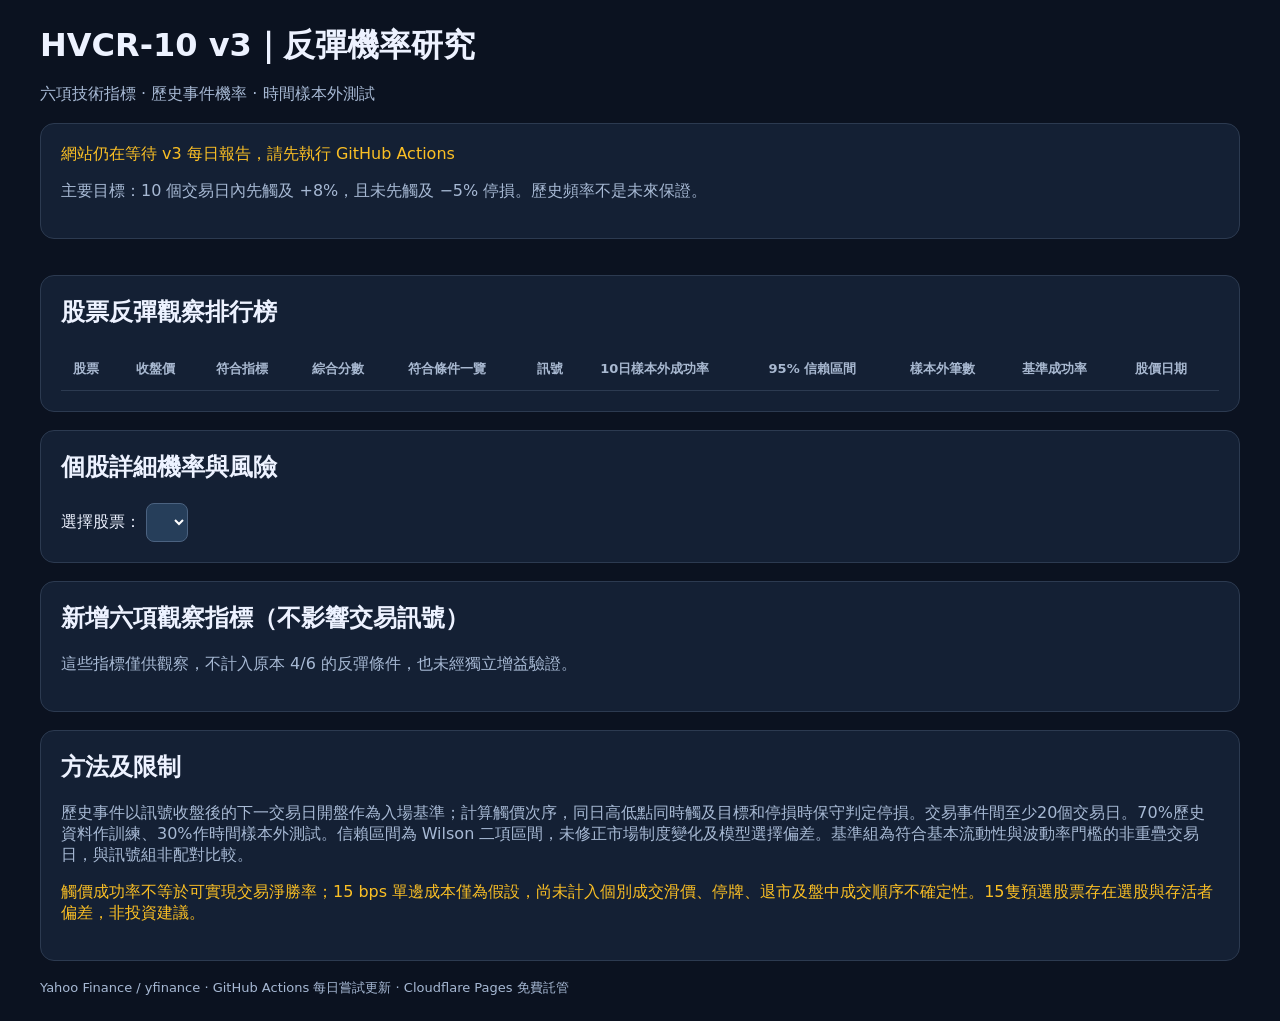
==== site/index.html @ d7a62164 "Add at-a-glance condition chips and 12-indicator score beside empirical rebound frequency" ====
<!doctype html>
<html lang="zh-Hant"><head><meta charset="utf-8"><meta name="viewport" content="width=device-width,initial-scale=1">
<title>HVCR-10 v3｜反彈機率研究</title>
<style>
body{margin:0;background:#0b1220;color:#edf2ff;font:16px system-ui,-apple-system,sans-serif}main{max-width:1200px;margin:auto;padding:24px 16px}h1{margin:0}h2{margin-top:0}.muted{color:#a7b9d4}.panel{background:#142034;border:1px solid #2c3a50;border-radius:14px;padding:20px;margin:18px 0}.metrics{display:grid;grid-template-columns:repeat(auto-fit,minmax(160px,1fr));gap:12px}.metric{background:#1d3049;padding:15px;border-radius:10px}.metric strong{display:block;font-size:24px;margin-top:6px}.scroll{overflow:auto}table{border-collapse:collapse;width:100%;min-width:760px}td,th{padding:12px;text-align:left;border-bottom:1px solid #2c3a50}th{color:#a8b8d0;font-size:13px}select,button{background:#263e5a;color:white;border:1px solid #4b6280;border-radius:8px;padding:10px}.yes{color:#6ee7b7}.warn{color:#fbbf24}.small{font-size:13px}a{color:#93c5fd}
.chips{display:flex;flex-wrap:wrap;gap:8px;margin:12px 0}.chip{display:inline-block;border-radius:20px;padding:7px 10px;font-size:13px;background:#243751;border:1px solid #3b506d}.chip.ok{border-color:#236e57;color:#8af2c3;background:#143b35}.chip.no{color:#b5c1d3}.hero{display:grid;grid-template-columns:repeat(auto-fit,minmax(190px,1fr));gap:12px;margin:14px 0}.hero>div{background:#1d3049;padding:16px;border-radius:12px}.hero strong{display:block;font-size:26px;margin-top:8px}</style></head><body><main>
<header><h1>HVCR-10 v3｜反彈機率研究</h1><p class="muted">六項技術指標 · 歷史事件機率 · 時間樣本外測試</p></header>
<section class="panel"><div id="status">正在讀取報告…</div><p class="muted">主要目標：10 個交易日內先觸及 +8%，且未先觸及 −5% 停損。歷史頻率不是未來保證。</p></section>
<section class="metrics" id="metrics"></section>
<section class="panel"><h2>股票反彈觀察排行榜</h2><div class="scroll"><table><thead><tr><th>股票</th><th>收盤價</th><th>符合指標</th><th>綜合分數</th><th>符合條件一覽</th><th>訊號</th><th>10日樣本外成功率</th><th>95% 信賴區間</th><th>樣本外筆數</th><th>基準成功率</th><th>股價日期</th></tr></thead><tbody id="rows"></tbody></table></div></section>
<section class="panel"><h2>個股詳細機率與風險</h2><label for="ticker">選擇股票：</label> <select id="ticker"></select><div id="detail"></div></section>
<section class="panel"><h2>新增六項觀察指標（不影響交易訊號）</h2><p class="muted">這些指標僅供觀察，不計入原本 4/6 的反彈條件，也未經獨立增益驗證。</p><div id="extra"></div></section><section class="panel"><h2>方法及限制</h2><p id="method"></p><p class="muted">歷史事件以訊號收盤後的下一交易日開盤作為入場基準；計算觸價次序，同日高低點同時觸及目標和停損時保守判定停損。交易事件間至少20個交易日。70%歷史資料作訓練、30%作時間樣本外測試。信賴區間為 Wilson 二項區間，未修正市場制度變化及模型選擇偏差。基準組為符合基本流動性與波動率門檻的非重疊交易日，與訊號組非配對比較。</p><p class="warn">觸價成功率不等於可實現交易淨勝率；15 bps 單邊成本僅為假設，尚未計入個別成交滑價、停牌、退市及盤中成交順序不確定性。15隻預選股票存在選股與存活者偏差，非投資建議。</p></section>
<footer class="muted small">Yahoo Finance / yfinance · GitHub Actions 每日嘗試更新 · Cloudflare Pages 免費託管</footer>
</main><script>
const esc=x=>String(x??'—').replace(/[&<>"']/g,c=>({'&':'&amp;','<':'&lt;','>':'&gt;','"':'&quot;',"'":'&#39;'}[c]));
const pct=x=>x==null?'樣本不足':esc(x)+'%';
const ci=x=>x&&x[0]!=null?esc(x[0])+'%–'+esc(x[1])+'%':'—';
fetch('./data/report.json',{cache:'no-store'}).then(r=>{if(!r.ok)throw Error('報告尚未產生');return r.json()}).then(d=>{
if(d.model_version!=='HVCR-10 rebound v3')throw Error('網站仍在等待 v3 每日報告，請先執行 GitHub Actions');
const rows=d.rows||[],active=rows.filter(r=>r.signal==='反彈觀察');
document.getElementById('status').textContent='模型：'+d.model_version+'｜更新 UTC：'+d.updated_utc+'｜成功分析：'+rows.length+' 隻';
document.getElementById('metrics').innerHTML=[['觀察股票',rows.length],['反彈觀察',active.length],['主目標','10日 +8%'],['資料失敗',Object.keys(d.errors||{}).length]].map(x=>'<div class="metric"><span class="muted">'+esc(x[0])+'</span><strong>'+esc(x[1])+'</strong></div>').join('');
const get=(r,k)=>r.backtest?.horizons?.[String(k)]||{};
document.getElementById('rows').innerHTML=rows.map(r=>{let t=get(r,10),s=t.test||{},b=t.baseline_test||{};return '<tr><td><b>'+esc(r.ticker)+'</b></td><td>'+esc(r.close)+'</td><td>'+esc(r.matched)+'/6</td><td>'+esc(r.composite_score_12==null?'資料不足':r.composite_score_12+'/100')+'</td><td>'+Object.entries({...r.conditions,...Object.fromEntries(Object.entries(r.extra_indicators||{}).map(([k,v])=>[k,v.observed]))}).filter(([k,v])=>v).map(([k])=>'<span class="chip ok">✓ '+esc(k)+'</span>').join('')+'</td><td class="'+(r.signal==='反彈觀察'?'yes':'')+'">'+esc(r.signal)+'</td><td>'+pct(r.probability)+'</td><td>'+ci(s.ci95_pct)+'</td><td>'+esc(s.n)+'</td><td>'+pct(b.prob_pct)+'</td><td>'+esc(r.last_price_date)+'</td></tr>'}).join('');
const sel=document.getElementById('ticker');sel.innerHTML=rows.map(r=>'<option value="'+esc(r.ticker)+'">'+esc(r.ticker)+'</option>').join('');
function show(){const r=rows.find(x=>x.ticker===sel.value);if(!r)return;const bt=r.backtest||{},conds=r.conditions||{};let html='<p>資料：'+esc(r.data_start_date)+' 至 '+esc(r.last_price_date)+'｜訓練結束：'+esc(bt.train_end)+'｜測試開始：'+esc(bt.test_start)+'</p><p>符合指標：<strong>'+esc(r.matched)+'/6</strong>｜基本條件：'+(r.eligible?'通過':'未通過')+'｜'+esc(r.probability_note)+'</p><p>'+Object.entries(conds).map(([k,v])=>'<span class="'+(v?'yes':'muted')+'">'+(v?'✓ ':'✕ ')+esc(k)+'</span>').join('　')+'</p>';
html+='<div class="scroll"><table><thead><tr><th>期限</th><th>訓練成功率 (n)</th><th>樣本外成功率 (n)</th><th>樣本外 95% CI</th><th>基準成功率 (n)</th><th>先停損比例</th></tr></thead><tbody>';
for(const days of [5,10,20]){const x=get(r,days),tr=x.train||{},te=x.test||{},ba=x.baseline_test||{};html+='<tr><td>'+days+'日</td><td>'+pct(tr.prob_pct)+' ('+esc(tr.n)+')</td><td>'+pct(te.prob_pct)+' ('+esc(te.n)+')</td><td>'+ci(te.ci95_pct)+'</td><td>'+pct(ba.prob_pct)+' ('+esc(ba.n)+')</td><td>'+pct(te.stop_first_pct)+'</td></tr>'}html+='</tbody></table></div>';
html+='<p class="muted small">事件總數：'+esc(bt.signal_events)+'｜基準事件：'+esc(bt.baseline_events)+'。下表按 4/6、5/6、6/6 分組，樣本稀少時不可視為可靠預測。</p><div class="scroll"><table><thead><tr><th>10日指標組合</th><th>樣本外成功率</th><th>事件數</th><th>95% CI</th></tr></thead><tbody>';
for(const k of [4,5,6]){const x=get(r,10).test_by_score?.[String(k)]||{};html+='<tr><td>'+k+'/6</td><td>'+pct(x.n>=30?x.prob_pct:null)+'</td><td>'+esc(x.n)+'</td><td>'+ci(x.ci95_pct)+'</td></tr>'}html+='</tbody></table></div><p class="muted small">'+esc(bt.method_note)+'</p>';
const extra=r.extra_indicators||{};const flags=[...Object.entries(conds),...Object.entries(extra).map(([k,v])=>[k,v.observed])];const chips=arr=>arr.map(([k])=>'<span class="chip '+(Object.prototype.hasOwnProperty.call(conds,k)?'':'')+'">'+esc(k)+'</span>').join('');const yes=flags.filter(x=>x[1]);const no=flags.filter(x=>!x[1]);const p=r.probability;const ten=get(r,10).test||{};const base=get(r,10).baseline_test||{};const hero='<div class="hero"><div>綜合觀察分數<strong>'+esc(r.composite_score_12==null?'資料不足':r.composite_score_12+'/100')+'</strong></div><div>10日歷史反彈頻率<strong>'+pct(p)+'</strong></div><div>樣本外事件數<strong>'+esc(ten.n)+'</strong></div><div>基準反彈頻率<strong>'+pct(base.prob_pct)+'</strong></div></div><p class="muted small">綜合分數為12項等權描述，不等於反彈機率；歷史頻率僅來自原有6項條件事件，並非依12項分數校準。</p><h3>✓ 符合條件（'+yes.length+'/12）</h3><div class="chips">'+(yes.length?yes.map(([k])=>'<span class="chip ok">✓ '+esc(k)+'</span>').join(''):'沒有')+'</div><h3>✕ 未符合條件</h3><div class="chips">'+(no.length?no.map(([k])=>'<span class="chip no">✕ '+esc(k)+'</span>').join(''):'全部符合')+'</div>';document.getElementById('detail').innerHTML=hero+html;document.getElementById('extra').innerHTML='<div class="scroll"><table><thead><tr><th>指標</th><th>最新數值</th><th>觀察狀態</th><th>說明</th></tr></thead><tbody>'+Object.entries(extra).map(([k,x])=>'<tr><td>'+esc(k)+'</td><td>'+esc(x.value)+'</td><td class="'+(x.observed?'yes':'muted')+'">'+(x.value==null?'資料不足':x.observed?'符合觀察':'未符合')+'</td><td>'+esc(x.unit)+'</td></tr>').join('')+'</tbody></table></div>'}
sel.onchange=show;if(rows.length)show();
document.getElementById('method').textContent=d.method||'';
}).catch(e=>document.getElementById('status').innerHTML='<span class="warn">'+esc(e.message)+'</span>');
</script></body></html>
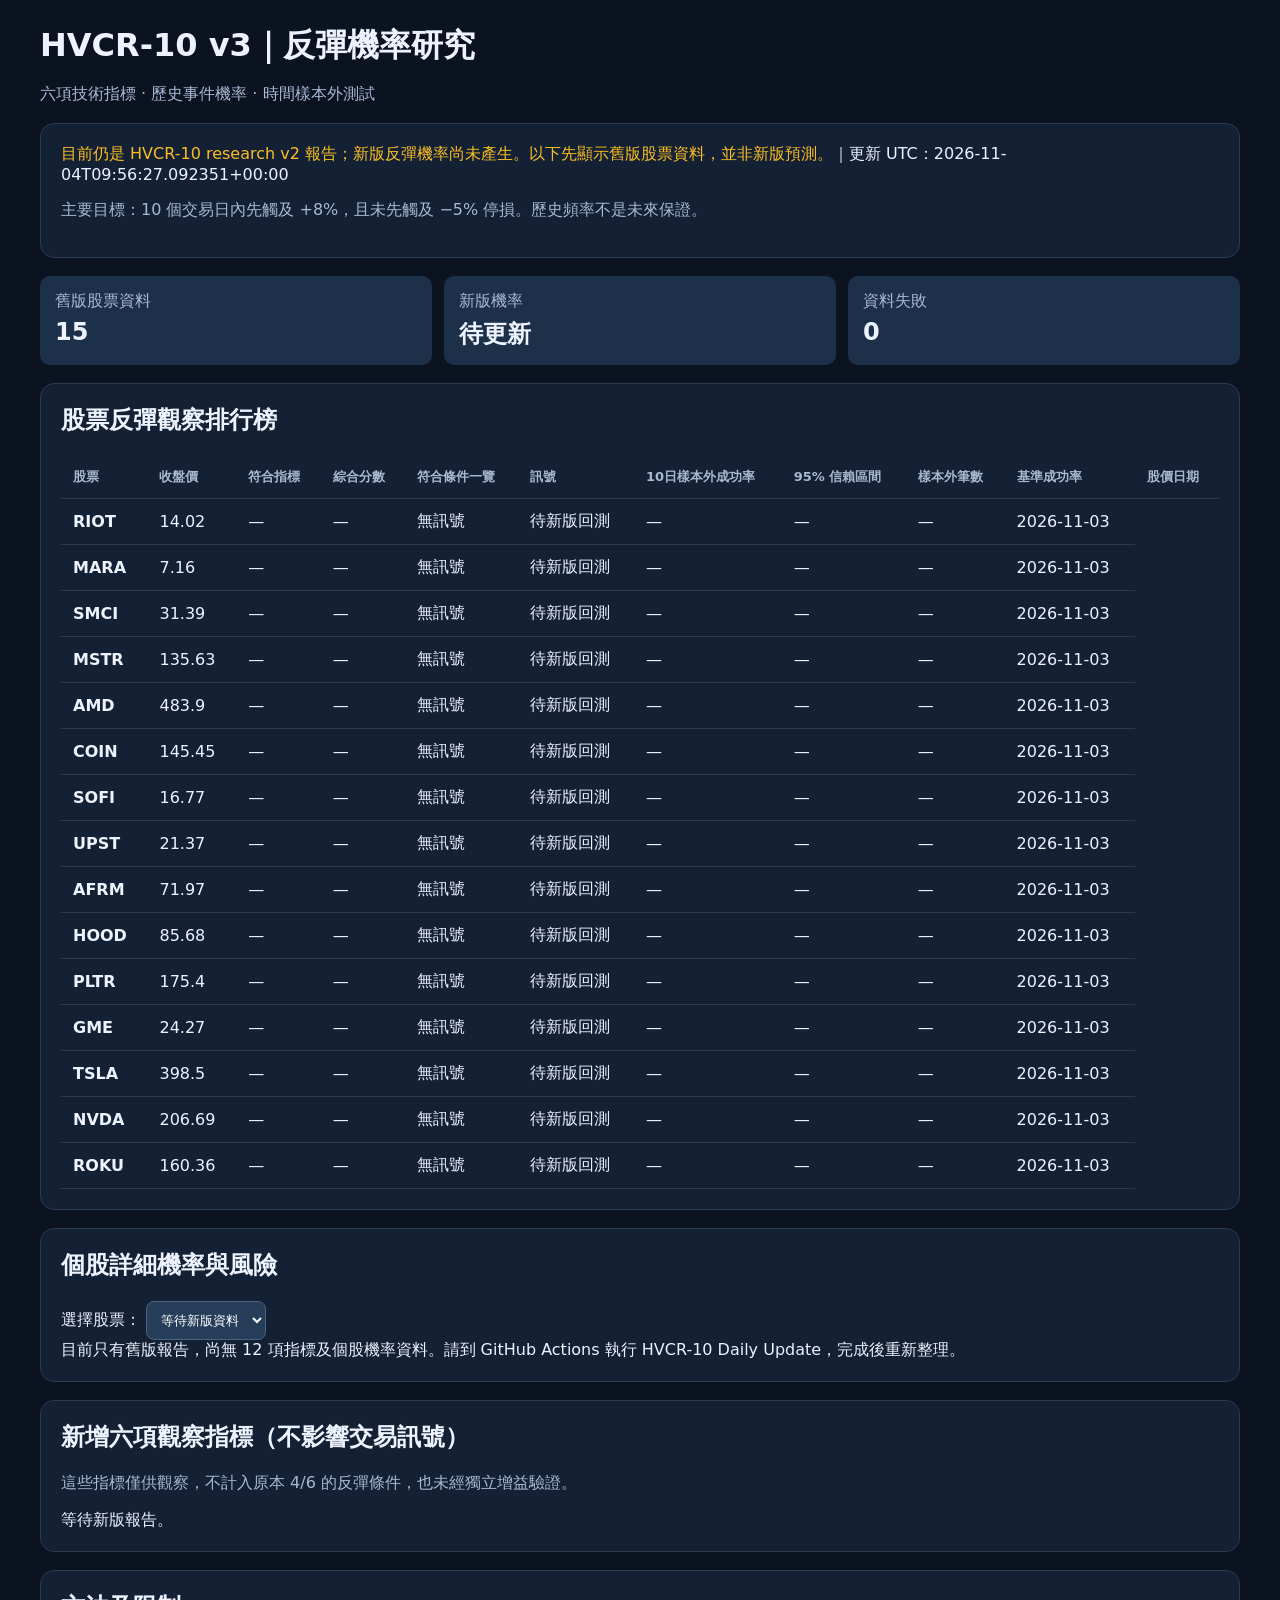
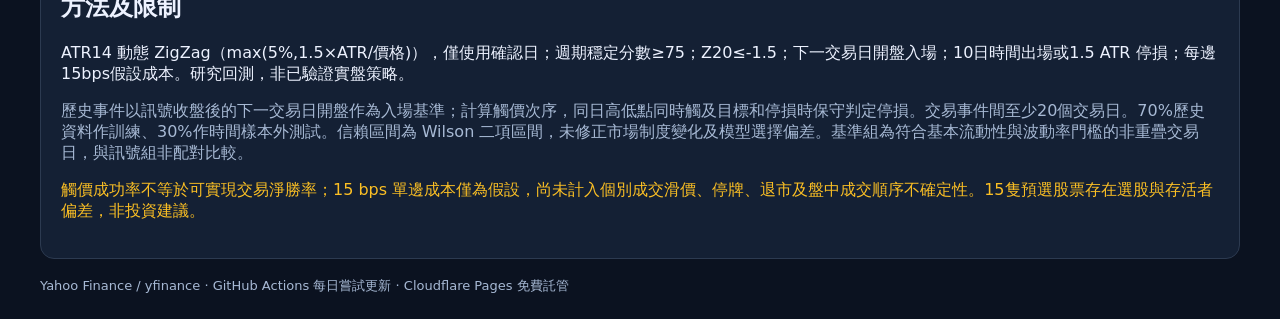
==== commit 4f26cb2a: "Show legacy report stocks instead of empty dashboard while awaiting v3 report" ====
--- a/site/index.html
+++ b/site/index.html
@@ -16,9 +16,19 @@
 const pct=x=>x==null?'樣本不足':esc(x)+'%';
 const ci=x=>x&&x[0]!=null?esc(x[0])+'%–'+esc(x[1])+'%':'—';
 fetch('./data/report.json',{cache:'no-store'}).then(r=>{if(!r.ok)throw Error('報告尚未產生');return r.json()}).then(d=>{
-if(d.model_version!=='HVCR-10 rebound v3')throw Error('網站仍在等待 v3 每日報告，請先執行 GitHub Actions');
-const rows=d.rows||[],active=rows.filter(r=>r.signal==='反彈觀察');
-document.getElementById('status').textContent='模型：'+d.model_version+'｜更新 UTC：'+d.updated_utc+'｜成功分析：'+rows.length+' 隻';
+if(d.model_version!=='HVCR-10 rebound v3'){
+ const oldRows=d.rows||[];
+ document.getElementById('status').innerHTML='<span class="warn">目前仍是 '+esc(d.model_version||'未知版本')+' 報告；新版反彈機率尚未產生。以下先顯示舊版股票資料，並非新版預測。</span>｜更新 UTC：'+esc(d.updated_utc);
+ document.getElementById('metrics').innerHTML=[['舊版股票資料',oldRows.length],['新版機率','待更新'],['資料失敗',Object.keys(d.errors||{}).length]].map(x=>'<div class="metric"><span class="muted">'+esc(x[0])+'</span><strong>'+esc(x[1])+'</strong></div>').join('');
+ document.getElementById('rows').innerHTML=oldRows.map(r=>'<tr><td><b>'+esc(r.ticker)+'</b></td><td>'+esc(r.close)+'</td><td>—</td><td>—</td><td>'+esc(r.signal||'舊版')+'</td><td>待新版回測</td><td>—</td><td>—</td><td>—</td><td>'+esc(r.last_price_date)+'</td></tr>').join('');
+ document.getElementById('ticker').innerHTML='<option>等待新版資料</option>';
+ document.getElementById('detail').textContent='目前只有舊版報告，尚無 12 項指標及個股機率資料。請到 GitHub Actions 執行 HVCR-10 Daily Update，完成後重新整理。';
+ document.getElementById('extra').textContent='等待新版報告。';
+ document.getElementById('method').textContent=d.method||'';
+ return;
+}
+const rows=d.rows||[],active=rows.filter(r=>r.signal==='反彈觀察');const dates=rows.map(r=>r.last_price_date).filter(Boolean).sort();const latest=dates.at(-1);const daysOld=latest?Math.floor((Date.now()-new Date(latest+'T23:59:59Z').getTime())/86400000):null;
+document.getElementById('status').textContent='模型：'+d.model_version+' ('+(d.model_revision||'')+')｜更新 UTC：'+d.updated_utc+'｜最新股價：'+(latest||'未知')+'｜成功分析：'+rows.length+' 隻'+(daysOld!=null&&daysOld>3?'｜⚠ 股價可能過期，請檢查 GitHub Actions':'');
 document.getElementById('metrics').innerHTML=[['觀察股票',rows.length],['反彈觀察',active.length],['主目標','10日 +8%'],['資料失敗',Object.keys(d.errors||{}).length]].map(x=>'<div class="metric"><span class="muted">'+esc(x[0])+'</span><strong>'+esc(x[1])+'</strong></div>').join('');
 const get=(r,k)=>r.backtest?.horizons?.[String(k)]||{};
 document.getElementById('rows').innerHTML=rows.map(r=>{let t=get(r,10),s=t.test||{},b=t.baseline_test||{};return '<tr><td><b>'+esc(r.ticker)+'</b></td><td>'+esc(r.close)+'</td><td>'+esc(r.matched)+'/6</td><td>'+esc(r.composite_score_12==null?'資料不足':r.composite_score_12+'/100')+'</td><td>'+Object.entries({...r.conditions,...Object.fromEntries(Object.entries(r.extra_indicators||{}).map(([k,v])=>[k,v.observed]))}).filter(([k,v])=>v).map(([k])=>'<span class="chip ok">✓ '+esc(k)+'</span>').join('')+'</td><td class="'+(r.signal==='反彈觀察'?'yes':'')+'">'+esc(r.signal)+'</td><td>'+pct(r.probability)+'</td><td>'+ci(s.ci95_pct)+'</td><td>'+esc(s.n)+'</td><td>'+pct(b.prob_pct)+'</td><td>'+esc(r.last_price_date)+'</td></tr>'}).join('');
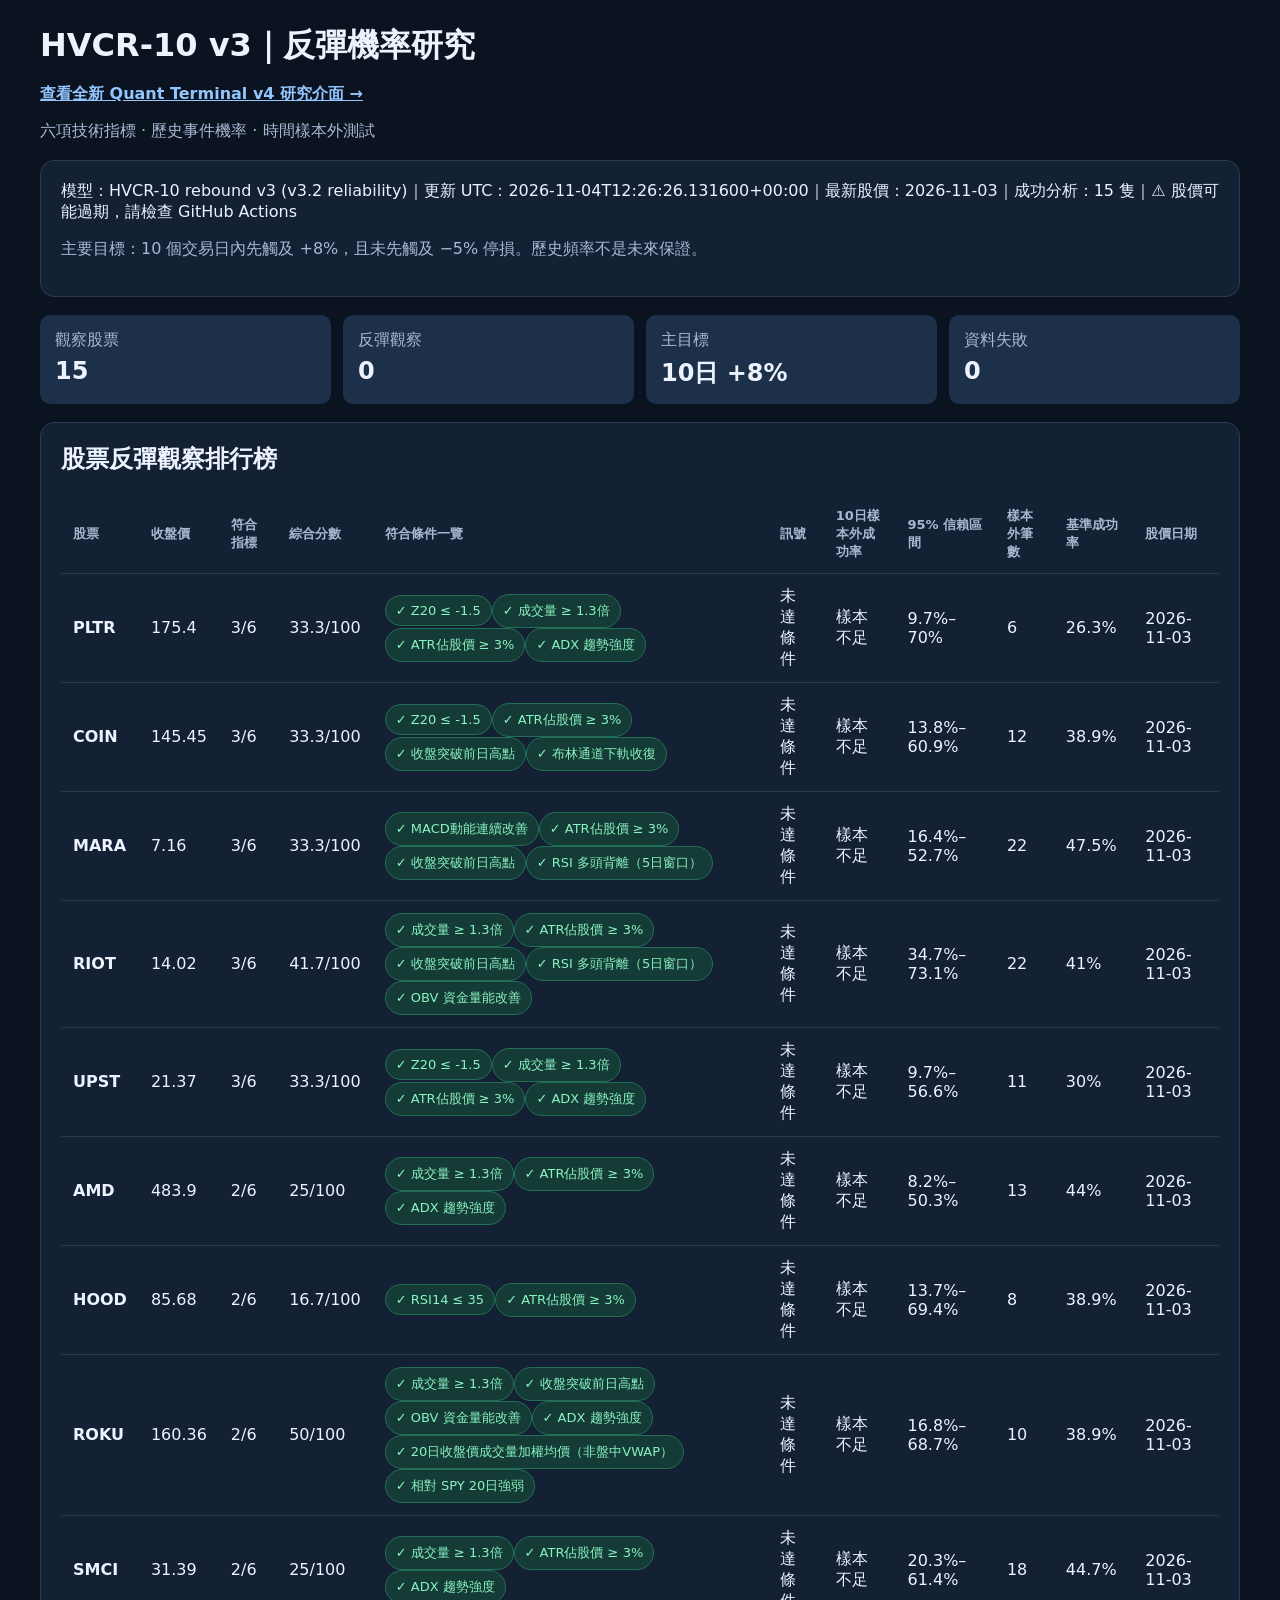
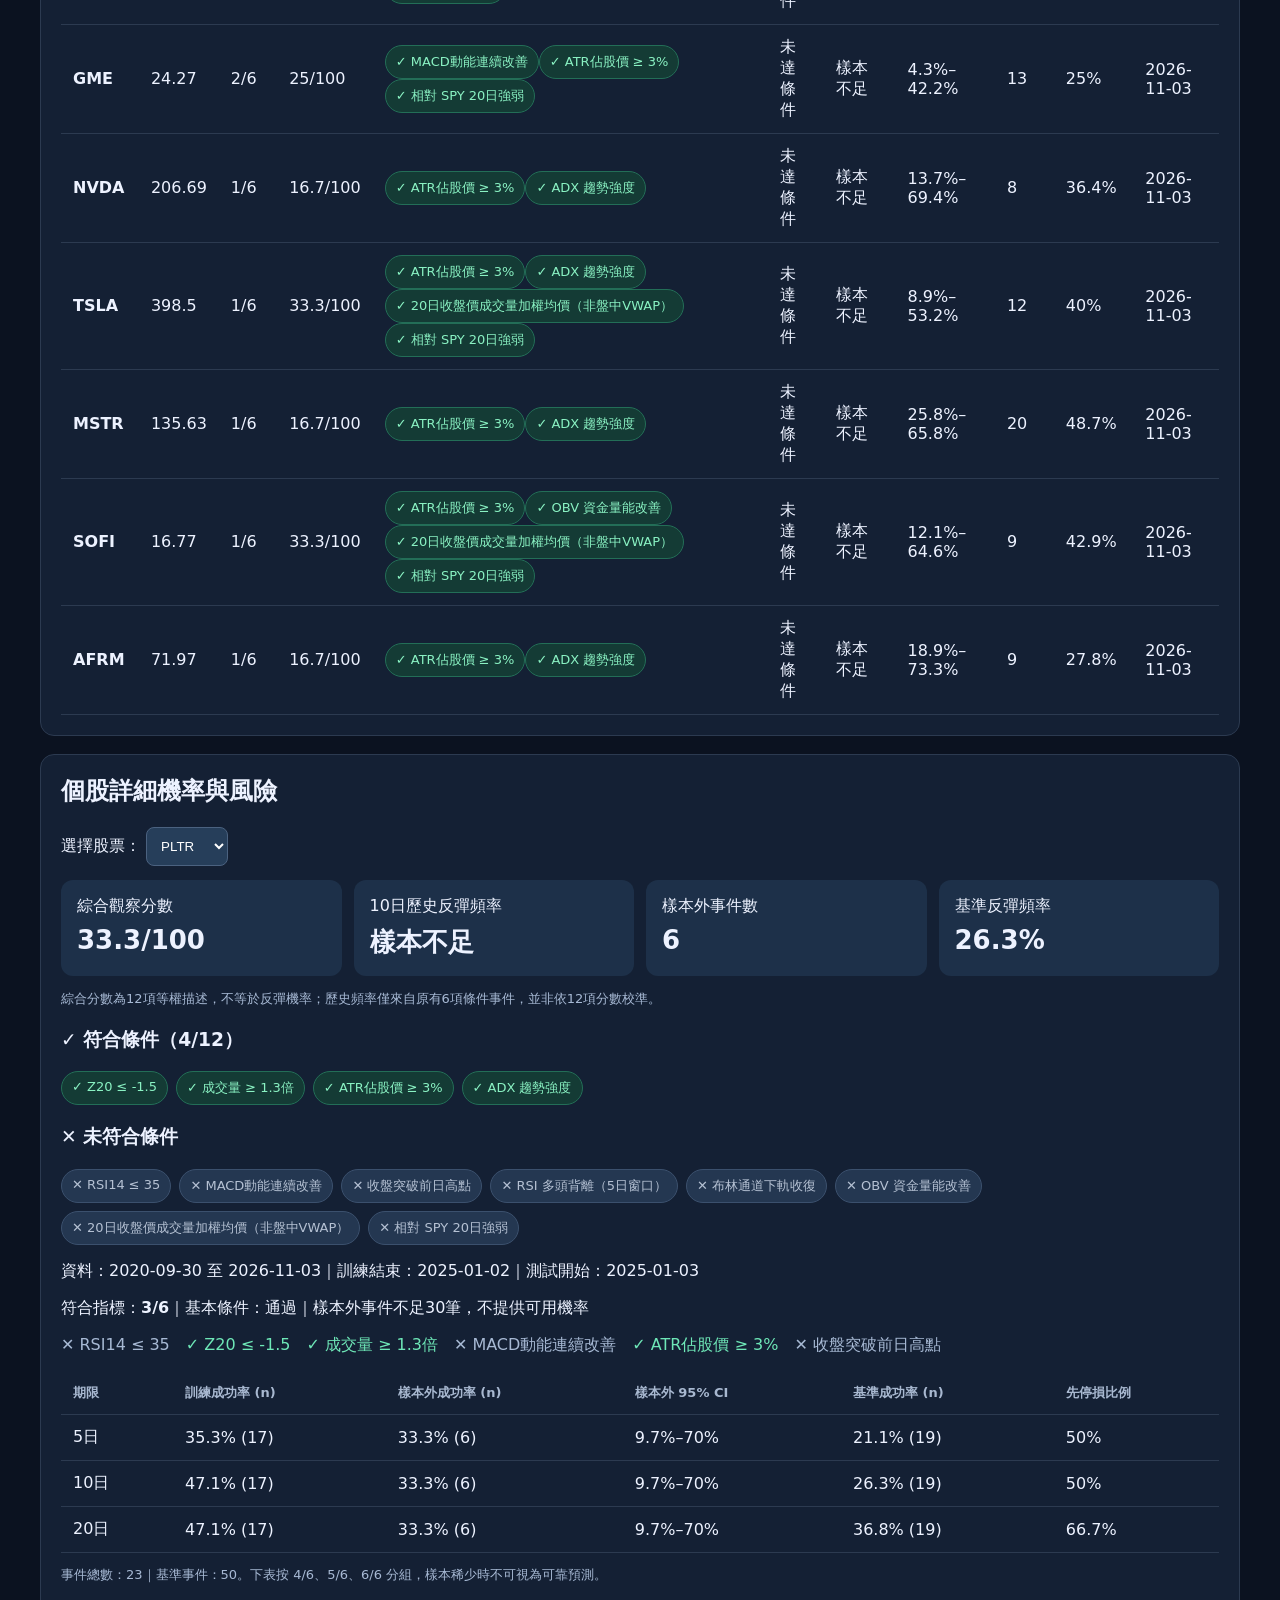
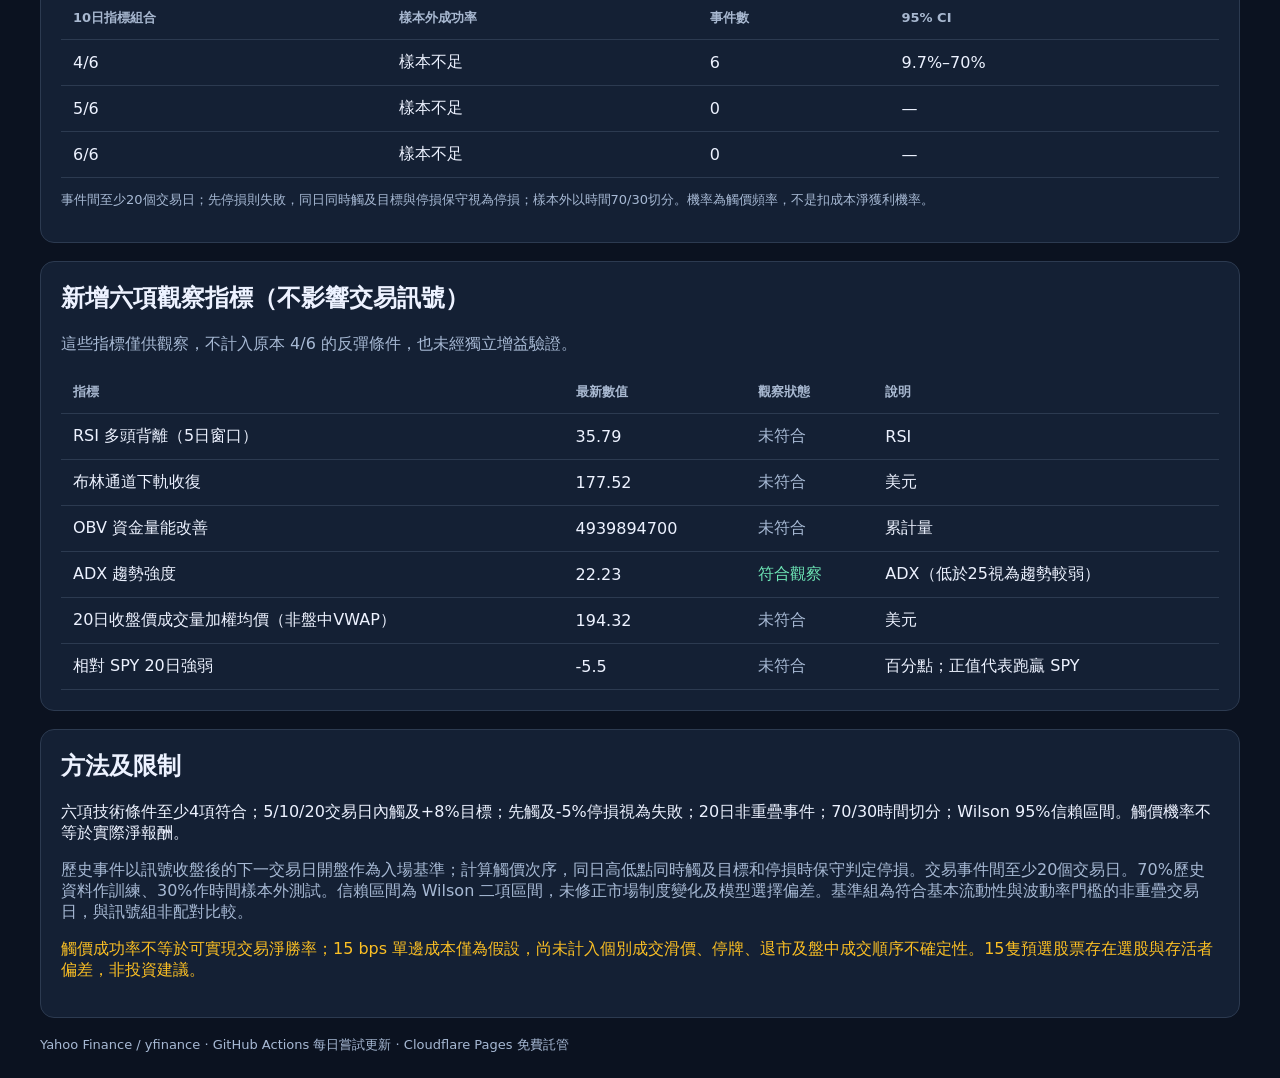
==== commit cd3de03d: "Link v4 preview from current production dashboard" ====
--- a/site/index.html
+++ b/site/index.html
@@ -4,7 +4,7 @@
 <style>
 body{margin:0;background:#0b1220;color:#edf2ff;font:16px system-ui,-apple-system,sans-serif}main{max-width:1200px;margin:auto;padding:24px 16px}h1{margin:0}h2{margin-top:0}.muted{color:#a7b9d4}.panel{background:#142034;border:1px solid #2c3a50;border-radius:14px;padding:20px;margin:18px 0}.metrics{display:grid;grid-template-columns:repeat(auto-fit,minmax(160px,1fr));gap:12px}.metric{background:#1d3049;padding:15px;border-radius:10px}.metric strong{display:block;font-size:24px;margin-top:6px}.scroll{overflow:auto}table{border-collapse:collapse;width:100%;min-width:760px}td,th{padding:12px;text-align:left;border-bottom:1px solid #2c3a50}th{color:#a8b8d0;font-size:13px}select,button{background:#263e5a;color:white;border:1px solid #4b6280;border-radius:8px;padding:10px}.yes{color:#6ee7b7}.warn{color:#fbbf24}.small{font-size:13px}a{color:#93c5fd}
 .chips{display:flex;flex-wrap:wrap;gap:8px;margin:12px 0}.chip{display:inline-block;border-radius:20px;padding:7px 10px;font-size:13px;background:#243751;border:1px solid #3b506d}.chip.ok{border-color:#236e57;color:#8af2c3;background:#143b35}.chip.no{color:#b5c1d3}.hero{display:grid;grid-template-columns:repeat(auto-fit,minmax(190px,1fr));gap:12px;margin:14px 0}.hero>div{background:#1d3049;padding:16px;border-radius:12px}.hero strong{display:block;font-size:26px;margin-top:8px}</style></head><body><main>
-<header><h1>HVCR-10 v3｜反彈機率研究</h1><p class="muted">六項技術指標 · 歷史事件機率 · 時間樣本外測試</p></header>
+<header><h1>HVCR-10 v3｜反彈機率研究</h1><p><a href="./v4.html" style="font-weight:bold">查看全新 Quant Terminal v4 研究介面 →</a></p><p class="muted">六項技術指標 · 歷史事件機率 · 時間樣本外測試</p></header>
 <section class="panel"><div id="status">正在讀取報告…</div><p class="muted">主要目標：10 個交易日內先觸及 +8%，且未先觸及 −5% 停損。歷史頻率不是未來保證。</p></section>
 <section class="metrics" id="metrics"></section>
 <section class="panel"><h2>股票反彈觀察排行榜</h2><div class="scroll"><table><thead><tr><th>股票</th><th>收盤價</th><th>符合指標</th><th>綜合分數</th><th>符合條件一覽</th><th>訊號</th><th>10日樣本外成功率</th><th>95% 信賴區間</th><th>樣本外筆數</th><th>基準成功率</th><th>股價日期</th></tr></thead><tbody id="rows"></tbody></table></div></section>
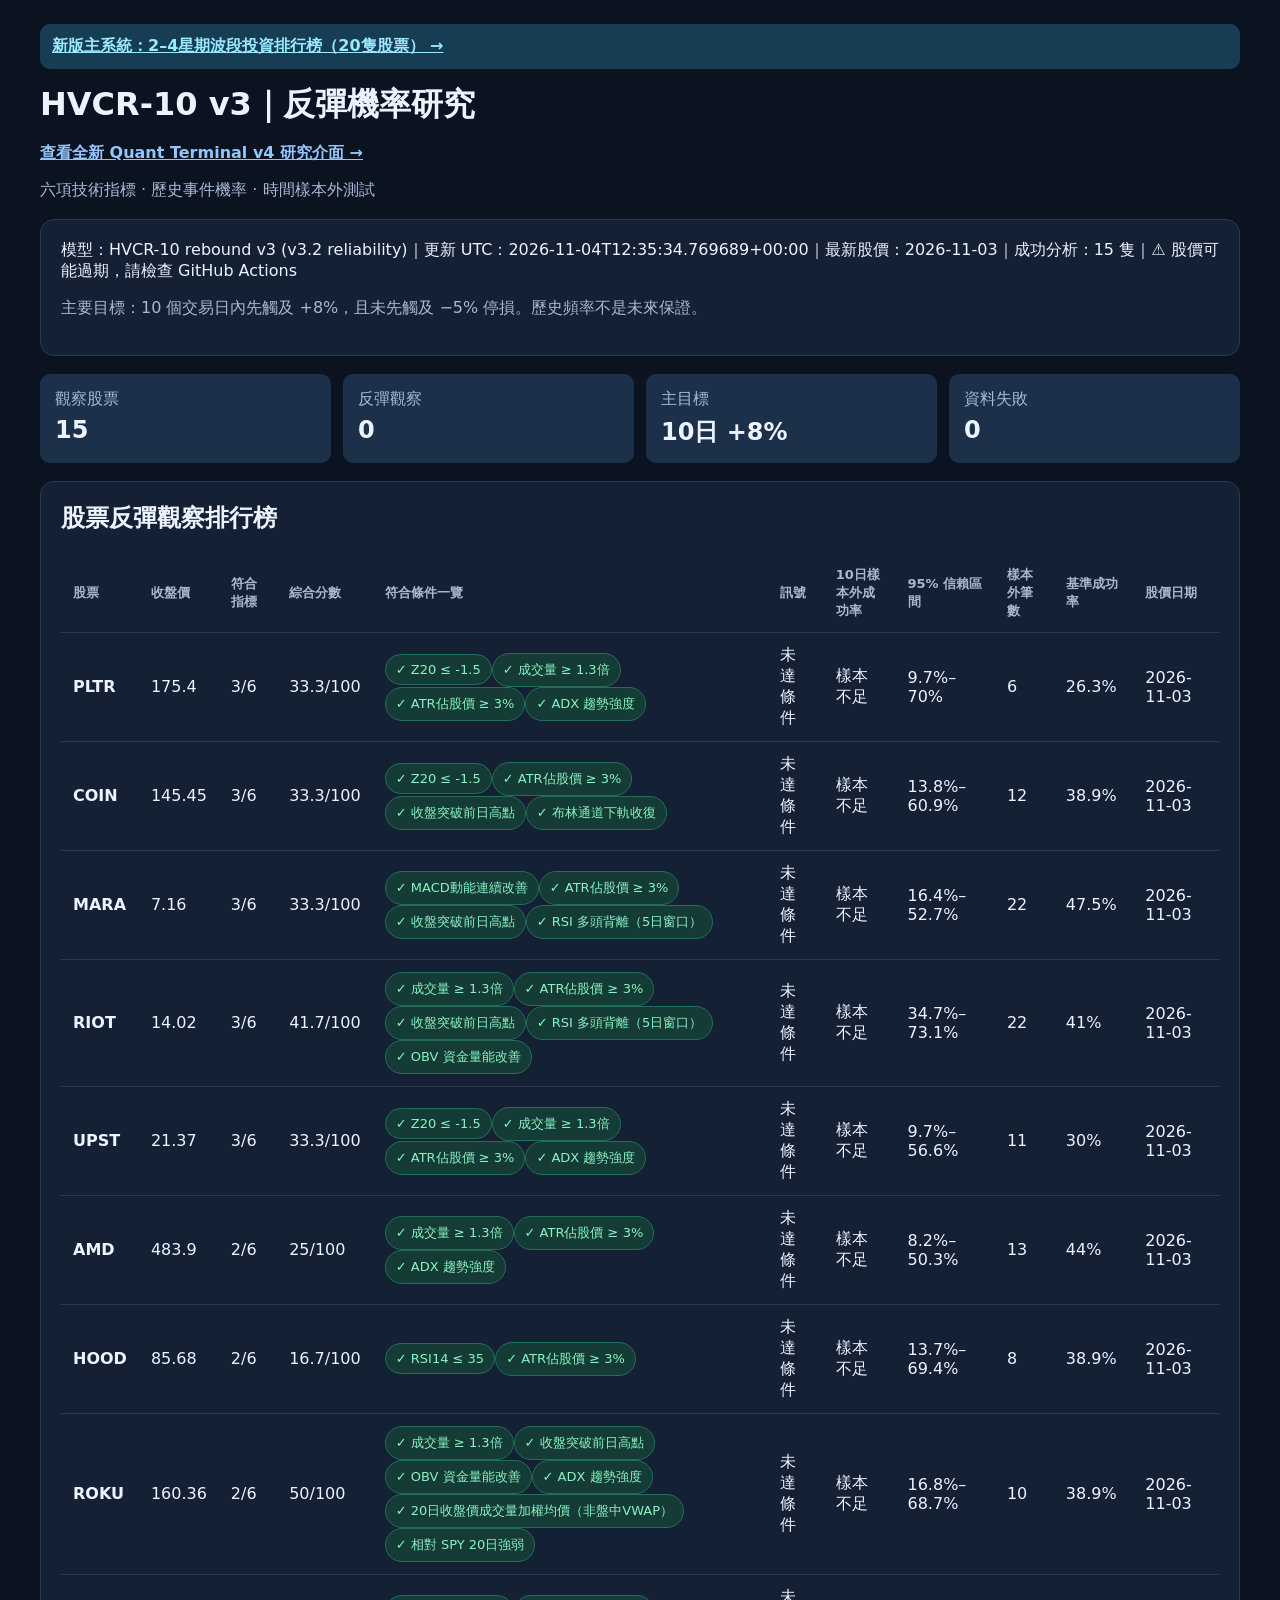
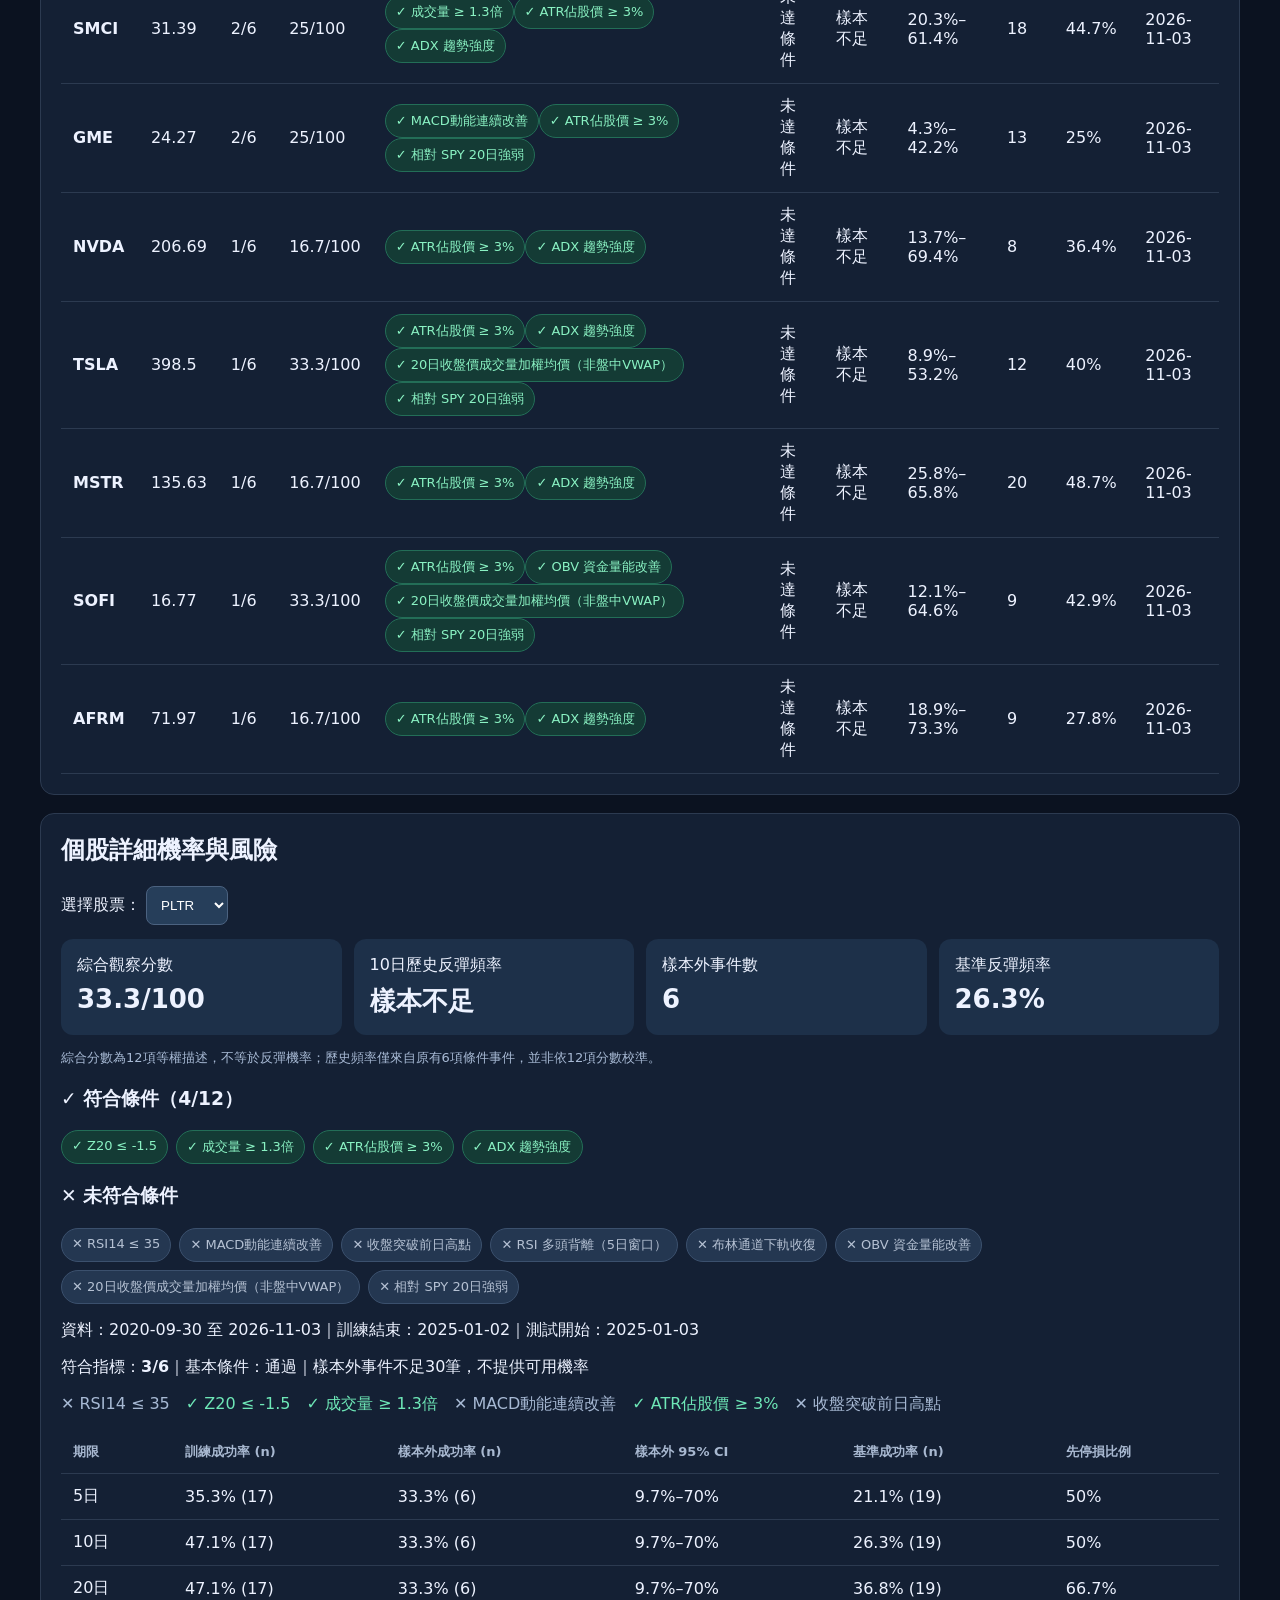
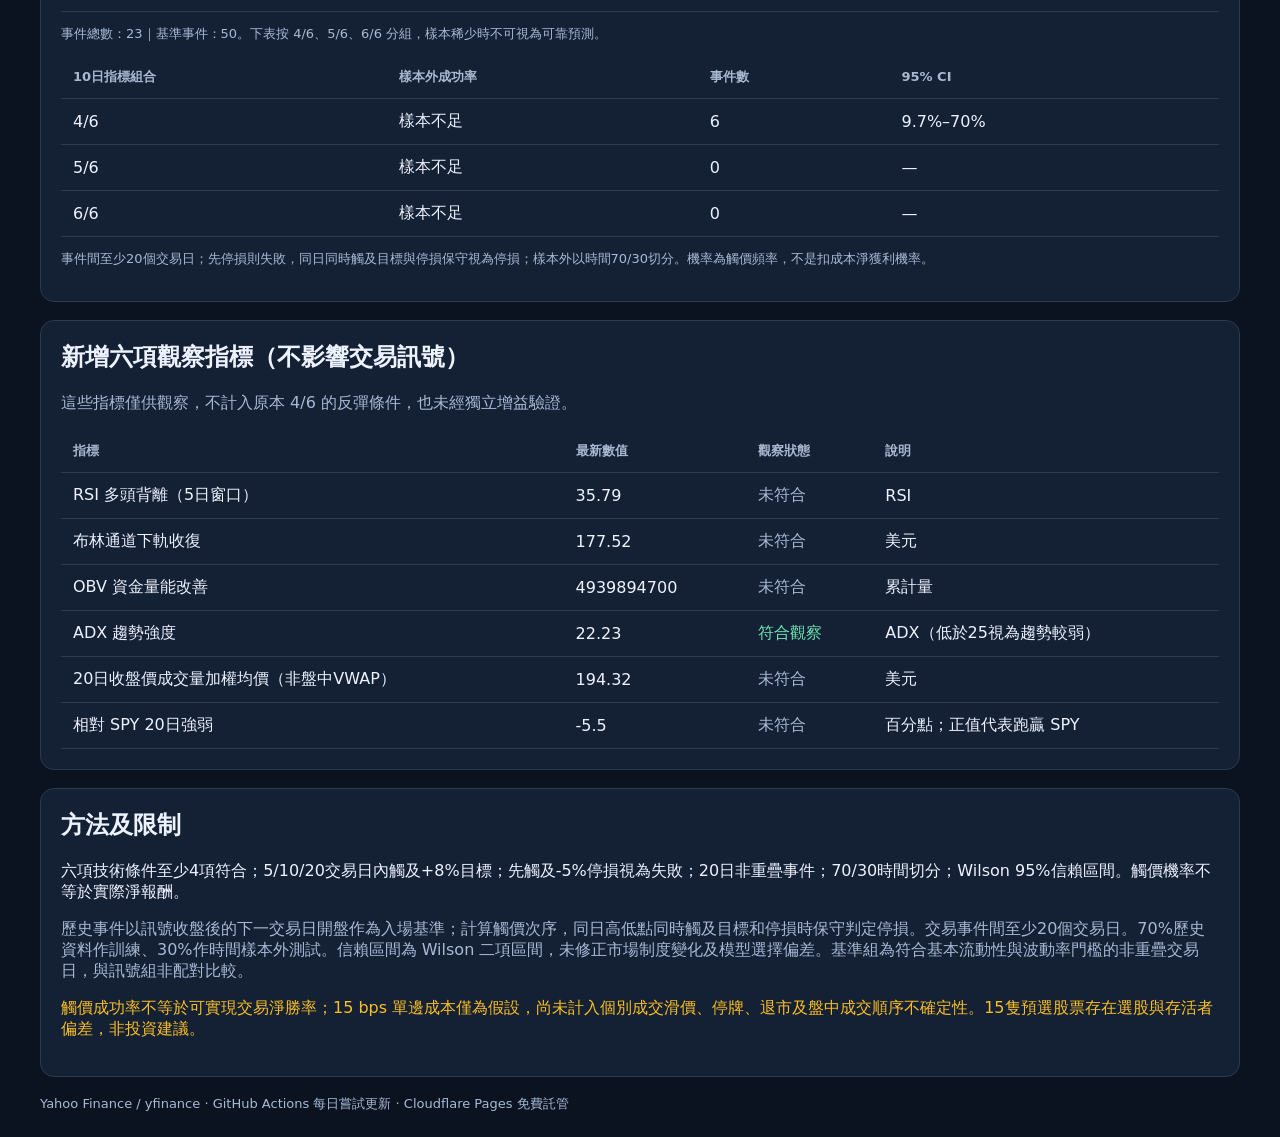
==== commit c5f1cee8: "Promote new 2–4 week swing investment dashboard as primary entry" ====
--- a/site/index.html
+++ b/site/index.html
@@ -3,7 +3,7 @@
 <title>HVCR-10 v3｜反彈機率研究</title>
 <style>
 body{margin:0;background:#0b1220;color:#edf2ff;font:16px system-ui,-apple-system,sans-serif}main{max-width:1200px;margin:auto;padding:24px 16px}h1{margin:0}h2{margin-top:0}.muted{color:#a7b9d4}.panel{background:#142034;border:1px solid #2c3a50;border-radius:14px;padding:20px;margin:18px 0}.metrics{display:grid;grid-template-columns:repeat(auto-fit,minmax(160px,1fr));gap:12px}.metric{background:#1d3049;padding:15px;border-radius:10px}.metric strong{display:block;font-size:24px;margin-top:6px}.scroll{overflow:auto}table{border-collapse:collapse;width:100%;min-width:760px}td,th{padding:12px;text-align:left;border-bottom:1px solid #2c3a50}th{color:#a8b8d0;font-size:13px}select,button{background:#263e5a;color:white;border:1px solid #4b6280;border-radius:8px;padding:10px}.yes{color:#6ee7b7}.warn{color:#fbbf24}.small{font-size:13px}a{color:#93c5fd}
-.chips{display:flex;flex-wrap:wrap;gap:8px;margin:12px 0}.chip{display:inline-block;border-radius:20px;padding:7px 10px;font-size:13px;background:#243751;border:1px solid #3b506d}.chip.ok{border-color:#236e57;color:#8af2c3;background:#143b35}.chip.no{color:#b5c1d3}.hero{display:grid;grid-template-columns:repeat(auto-fit,minmax(190px,1fr));gap:12px;margin:14px 0}.hero>div{background:#1d3049;padding:16px;border-radius:12px}.hero strong{display:block;font-size:26px;margin-top:8px}</style></head><body><main>
+.chips{display:flex;flex-wrap:wrap;gap:8px;margin:12px 0}.chip{display:inline-block;border-radius:20px;padding:7px 10px;font-size:13px;background:#243751;border:1px solid #3b506d}.chip.ok{border-color:#236e57;color:#8af2c3;background:#143b35}.chip.no{color:#b5c1d3}.hero{display:grid;grid-template-columns:repeat(auto-fit,minmax(190px,1fr));gap:12px;margin:14px 0}.hero>div{background:#1d3049;padding:16px;border-radius:12px}.hero strong{display:block;font-size:26px;margin-top:8px}</style></head><body><main><div style='background:#173d55;padding:12px;border-radius:10px;margin-bottom:14px'><a href='./swing.html' style='color:#9ce8ff;font-weight:700'>新版主系統：2–4星期波段投資排行榜（20隻股票） →</a></div>
 <header><h1>HVCR-10 v3｜反彈機率研究</h1><p><a href="./v4.html" style="font-weight:bold">查看全新 Quant Terminal v4 研究介面 →</a></p><p class="muted">六項技術指標 · 歷史事件機率 · 時間樣本外測試</p></header>
 <section class="panel"><div id="status">正在讀取報告…</div><p class="muted">主要目標：10 個交易日內先觸及 +8%，且未先觸及 −5% 停損。歷史頻率不是未來保證。</p></section>
 <section class="metrics" id="metrics"></section>
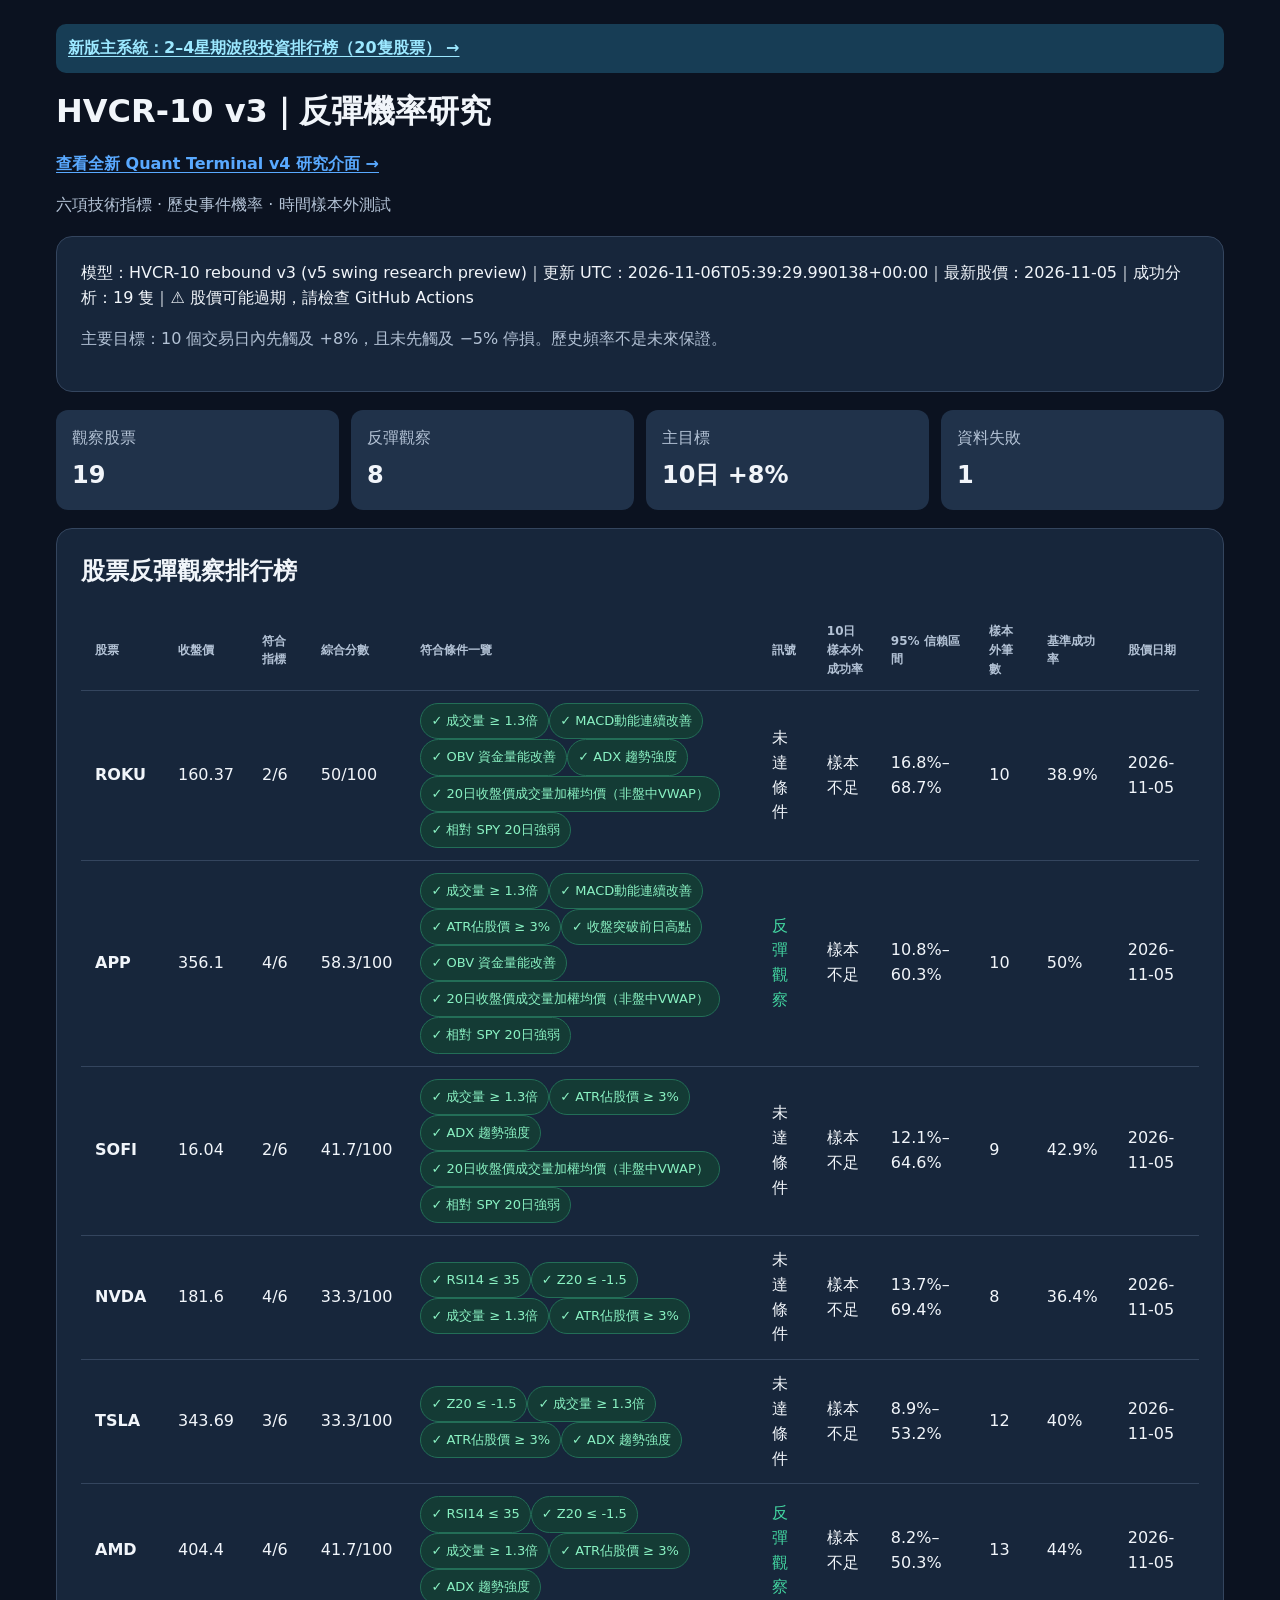
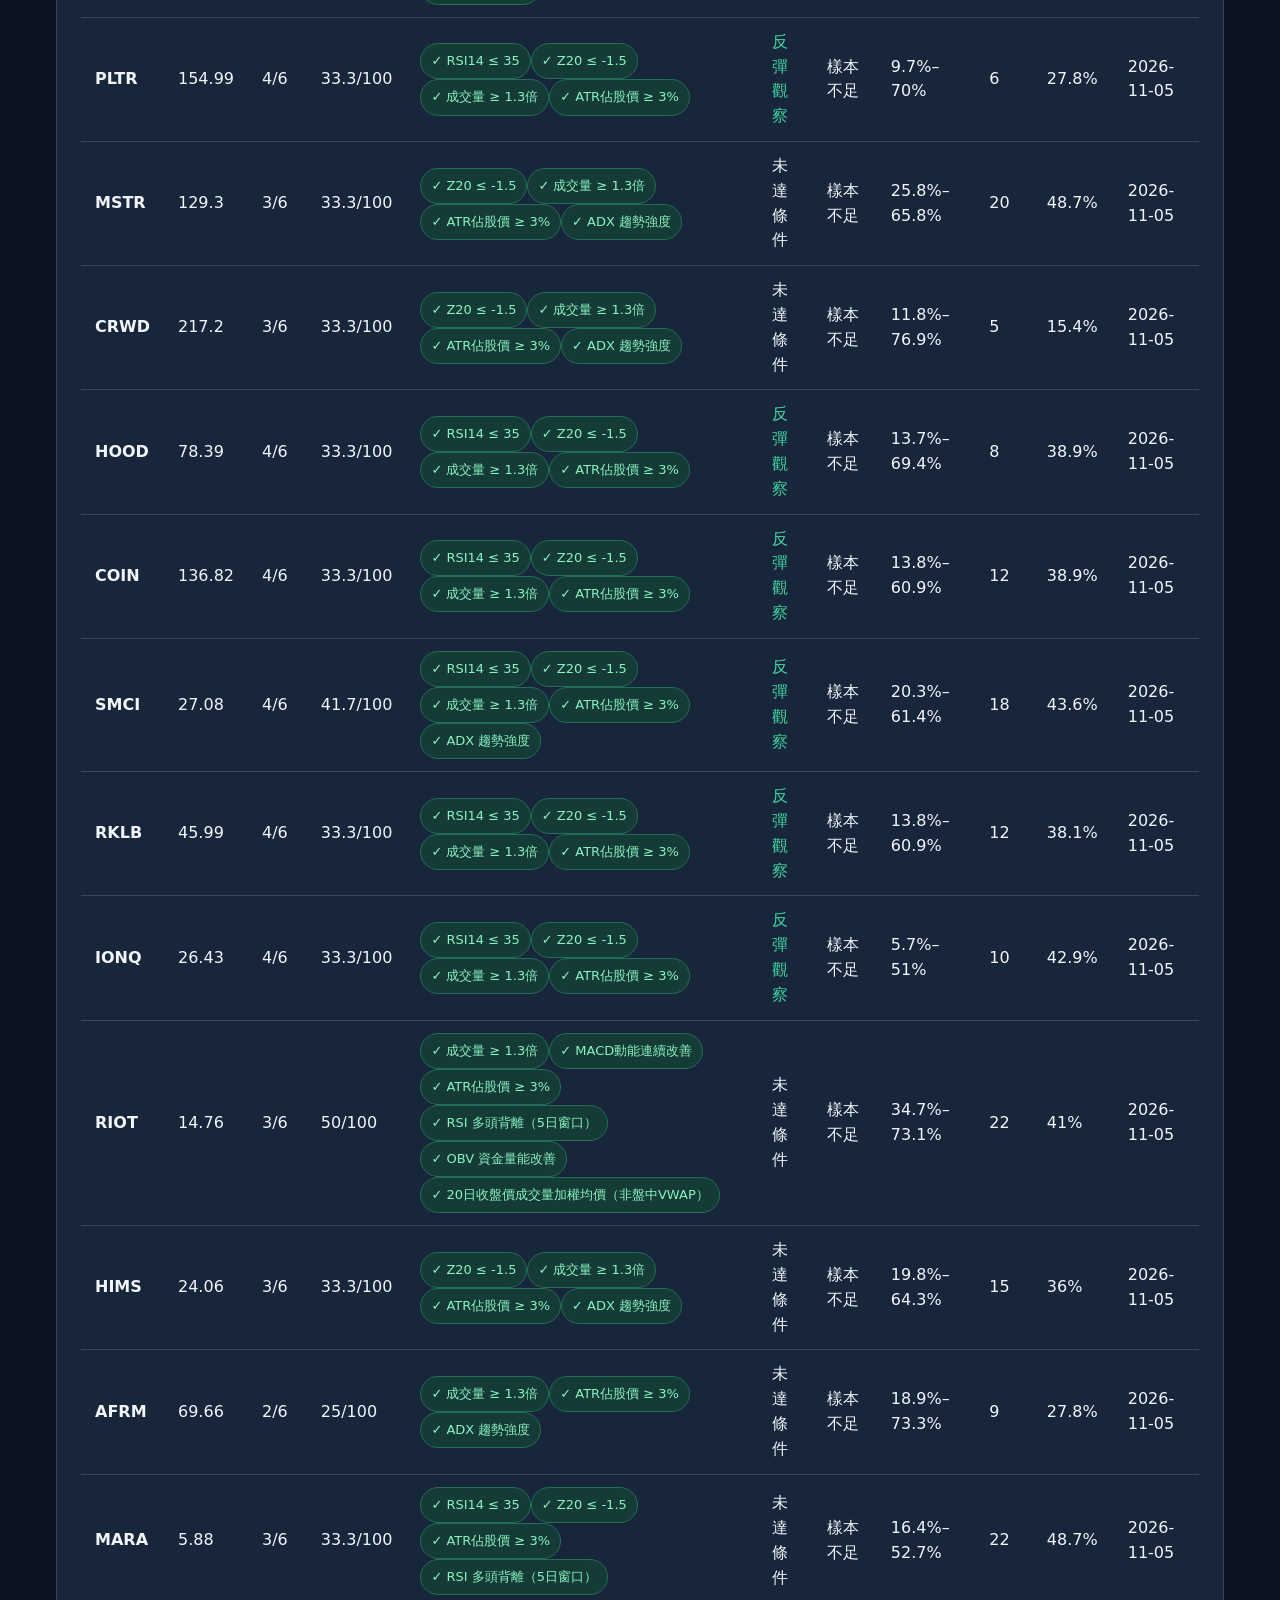
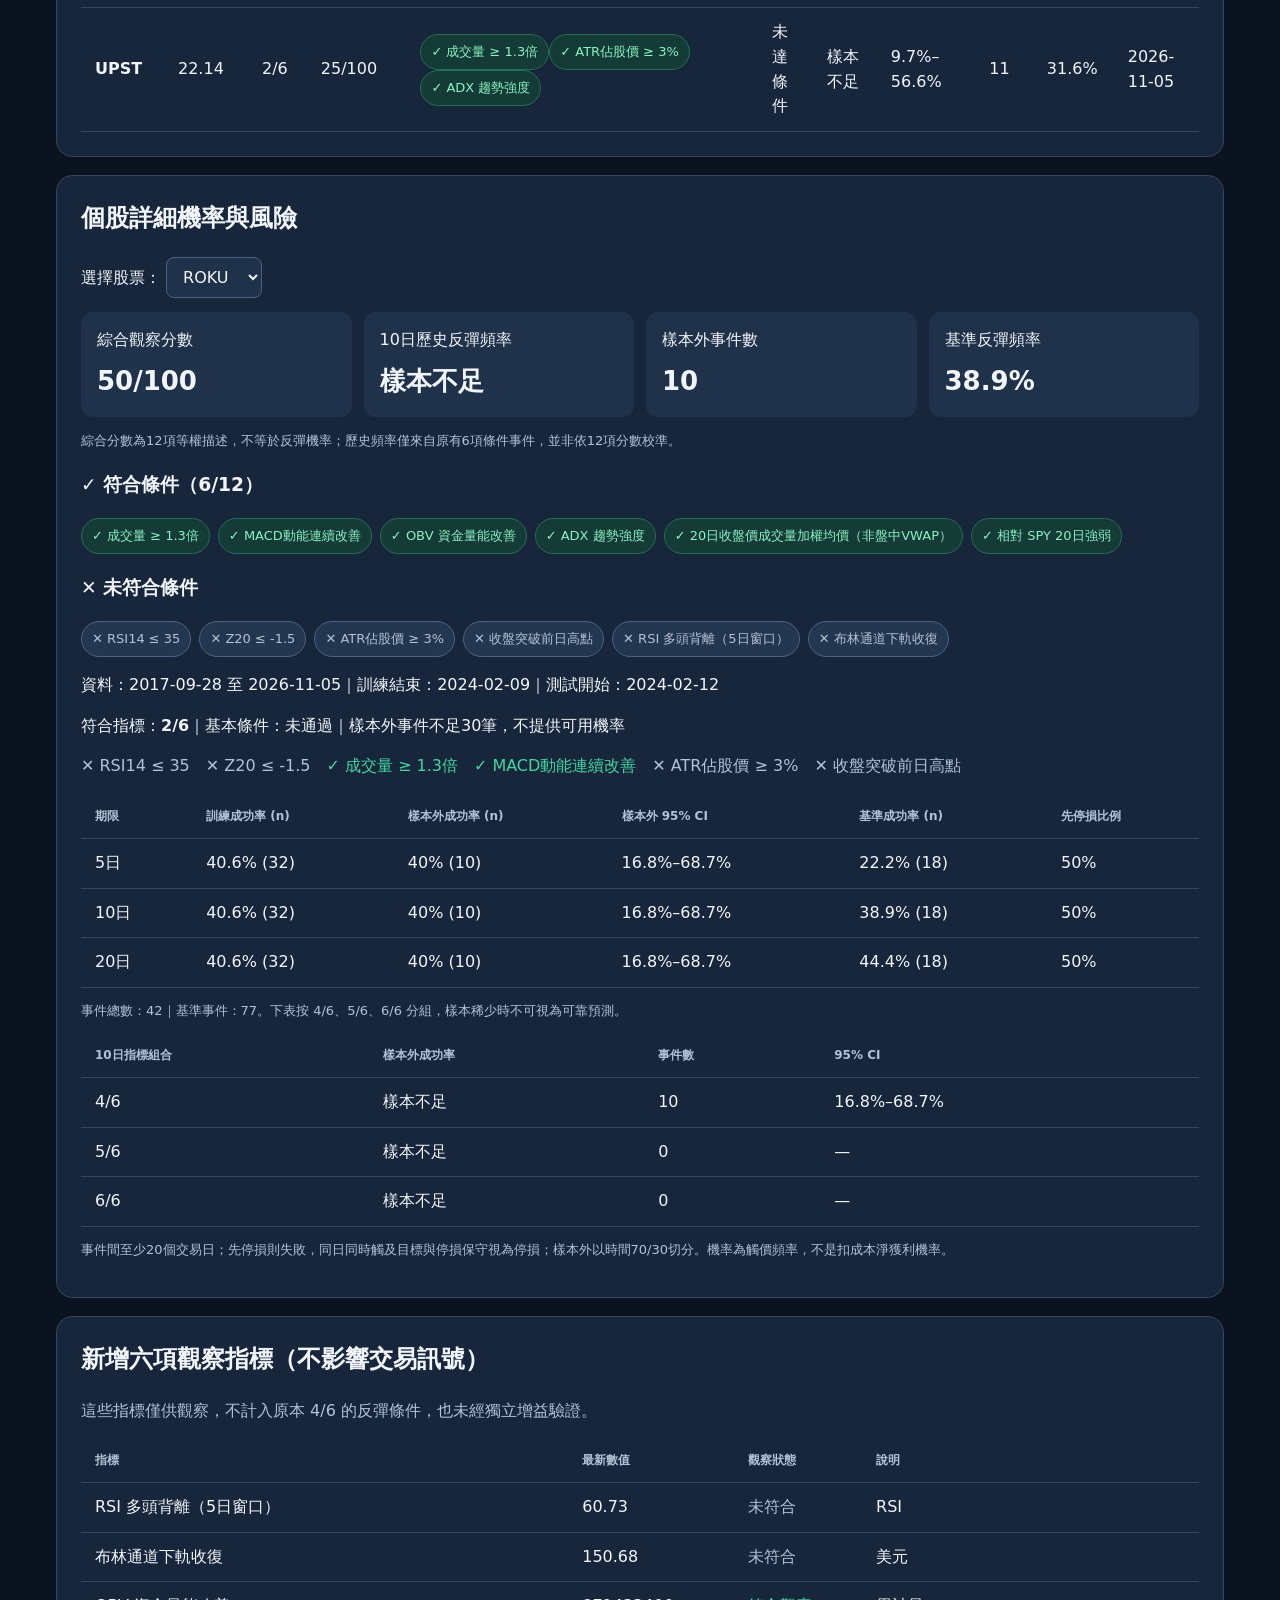
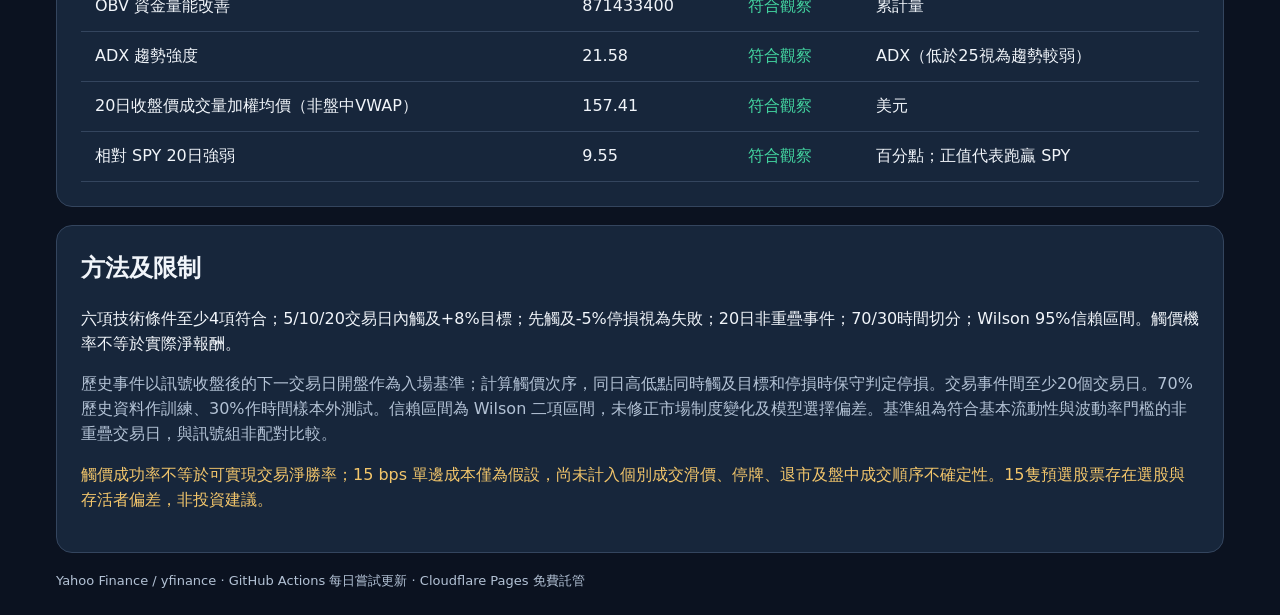
==== commit 025ee7b8: "Apply shared quant terminal color system to site/index.html" ====
--- a/site/index.html
+++ b/site/index.html
@@ -3,7 +3,7 @@
 <title>HVCR-10 v3｜反彈機率研究</title>
 <style>
 body{margin:0;background:#0b1220;color:#edf2ff;font:16px system-ui,-apple-system,sans-serif}main{max-width:1200px;margin:auto;padding:24px 16px}h1{margin:0}h2{margin-top:0}.muted{color:#a7b9d4}.panel{background:#142034;border:1px solid #2c3a50;border-radius:14px;padding:20px;margin:18px 0}.metrics{display:grid;grid-template-columns:repeat(auto-fit,minmax(160px,1fr));gap:12px}.metric{background:#1d3049;padding:15px;border-radius:10px}.metric strong{display:block;font-size:24px;margin-top:6px}.scroll{overflow:auto}table{border-collapse:collapse;width:100%;min-width:760px}td,th{padding:12px;text-align:left;border-bottom:1px solid #2c3a50}th{color:#a8b8d0;font-size:13px}select,button{background:#263e5a;color:white;border:1px solid #4b6280;border-radius:8px;padding:10px}.yes{color:#6ee7b7}.warn{color:#fbbf24}.small{font-size:13px}a{color:#93c5fd}
-.chips{display:flex;flex-wrap:wrap;gap:8px;margin:12px 0}.chip{display:inline-block;border-radius:20px;padding:7px 10px;font-size:13px;background:#243751;border:1px solid #3b506d}.chip.ok{border-color:#236e57;color:#8af2c3;background:#143b35}.chip.no{color:#b5c1d3}.hero{display:grid;grid-template-columns:repeat(auto-fit,minmax(190px,1fr));gap:12px;margin:14px 0}.hero>div{background:#1d3049;padding:16px;border-radius:12px}.hero strong{display:block;font-size:26px;margin-top:8px}</style></head><body><main><div style='background:#173d55;padding:12px;border-radius:10px;margin-bottom:14px'><a href='./swing.html' style='color:#9ce8ff;font-weight:700'>新版主系統：2–4星期波段投資排行榜（20隻股票） →</a></div>
+.chips{display:flex;flex-wrap:wrap;gap:8px;margin:12px 0}.chip{display:inline-block;border-radius:20px;padding:7px 10px;font-size:13px;background:#243751;border:1px solid #3b506d}.chip.ok{border-color:#236e57;color:#8af2c3;background:#143b35}.chip.no{color:#b5c1d3}.hero{display:grid;grid-template-columns:repeat(auto-fit,minmax(190px,1fr));gap:12px;margin:14px 0}.hero>div{background:#1d3049;padding:16px;border-radius:12px}.hero strong{display:block;font-size:26px;margin-top:8px}</style><link rel="stylesheet" href="./quant-theme.css"></head><body><main><div style='background:#173d55;padding:12px;border-radius:10px;margin-bottom:14px'><a href='./swing.html' style='color:#9ce8ff;font-weight:700'>新版主系統：2–4星期波段投資排行榜（20隻股票） →</a></div>
 <header><h1>HVCR-10 v3｜反彈機率研究</h1><p><a href="./v4.html" style="font-weight:bold">查看全新 Quant Terminal v4 研究介面 →</a></p><p class="muted">六項技術指標 · 歷史事件機率 · 時間樣本外測試</p></header>
 <section class="panel"><div id="status">正在讀取報告…</div><p class="muted">主要目標：10 個交易日內先觸及 +8%，且未先觸及 −5% 停損。歷史頻率不是未來保證。</p></section>
 <section class="metrics" id="metrics"></section>
--- a/site/quant-theme.css
+++ b/site/quant-theme.css
@@ -0,0 +1,28 @@
+/* HVCR-10 Professional Quant Terminal Design System v1.0 */
+:root{color-scheme:dark;--bg:#0B1220;--surface:#17263B;--surface-raised:#20324A;--surface-hover:#29415D;--border:#34455E;--border-strong:#4B6380;--text-primary:#F1F5FA;--text-secondary:#B3C2D5;--text-muted:#9BAEC4;--accent:#59A9FF;--positive:#43D6A1;--negative:#FF7185;--warning:#F3C66B;--font-ui:Inter,"Noto Sans TC",system-ui,-apple-system,sans-serif;--radius-sm:8px;--radius-md:12px;--radius-lg:16px;--space-2:8px;--space-3:12px;--space-4:16px;--space-6:24px}
+*,*::before,*::after{box-sizing:border-box}
+body{background:var(--bg);color:var(--text-primary);font-family:var(--font-ui);line-height:1.55}
+.panel{background:var(--surface);border:1px solid var(--border);border-radius:var(--radius-lg);padding:var(--space-6)}
+.stat,.metric,.hero>div{background:var(--surface-raised);border-radius:var(--radius-md);padding:var(--space-4)}
+.stat b,.metric strong,.hero strong{font-variant-numeric:tabular-nums;font-weight:650}
+h1,h2,h3,h4{color:var(--text-primary)}
+small,.muted,th{color:var(--text-secondary)}
+a{color:var(--accent);text-underline-offset:3px}
+a:hover{color:#A8D5FF}
+.good,.yes{color:var(--positive)}
+.warn{color:var(--warning)}
+.is-positive{color:var(--positive)}.is-negative{color:var(--negative)}.is-warning{color:var(--warning)}.is-selected{color:var(--accent)}
+button,select,input{background:var(--surface-raised);color:var(--text-primary);border:1px solid var(--border-strong);border-radius:var(--radius-sm);min-height:40px;padding:9px 12px;font:inherit}
+button{cursor:pointer}
+button:hover,select:hover{background:var(--surface-hover)}
+:focus-visible{outline:2px solid var(--accent);outline-offset:3px}
+table{font-variant-numeric:tabular-nums}
+th,td{border-bottom:1px solid var(--border);padding:12px 14px}
+th{font-size:12px;font-weight:600}
+tbody tr:hover{background:var(--surface-raised)}
+.pill,.tag,.chip{border-color:var(--border-strong)}
+.notice{border-left:3px solid var(--warning);background:#302B25;color:var(--text-primary);padding:12px 14px;border-radius:0 var(--radius-sm) var(--radius-sm) 0}
+.bar{background:var(--surface-raised)}.bar i{background:var(--accent)}
+.scroll{overflow-x:auto;-webkit-overflow-scrolling:touch}
+@media(max-width:768px){main{padding:12px}.panel{padding:16px}.stat b,.metric strong,.hero strong{font-size:22px}th,td{padding:10px}}
+@media(prefers-reduced-motion:reduce){*,*::before,*::after{animation-duration:.01ms!important;transition-duration:.01ms!important;scroll-behavior:auto!important}}
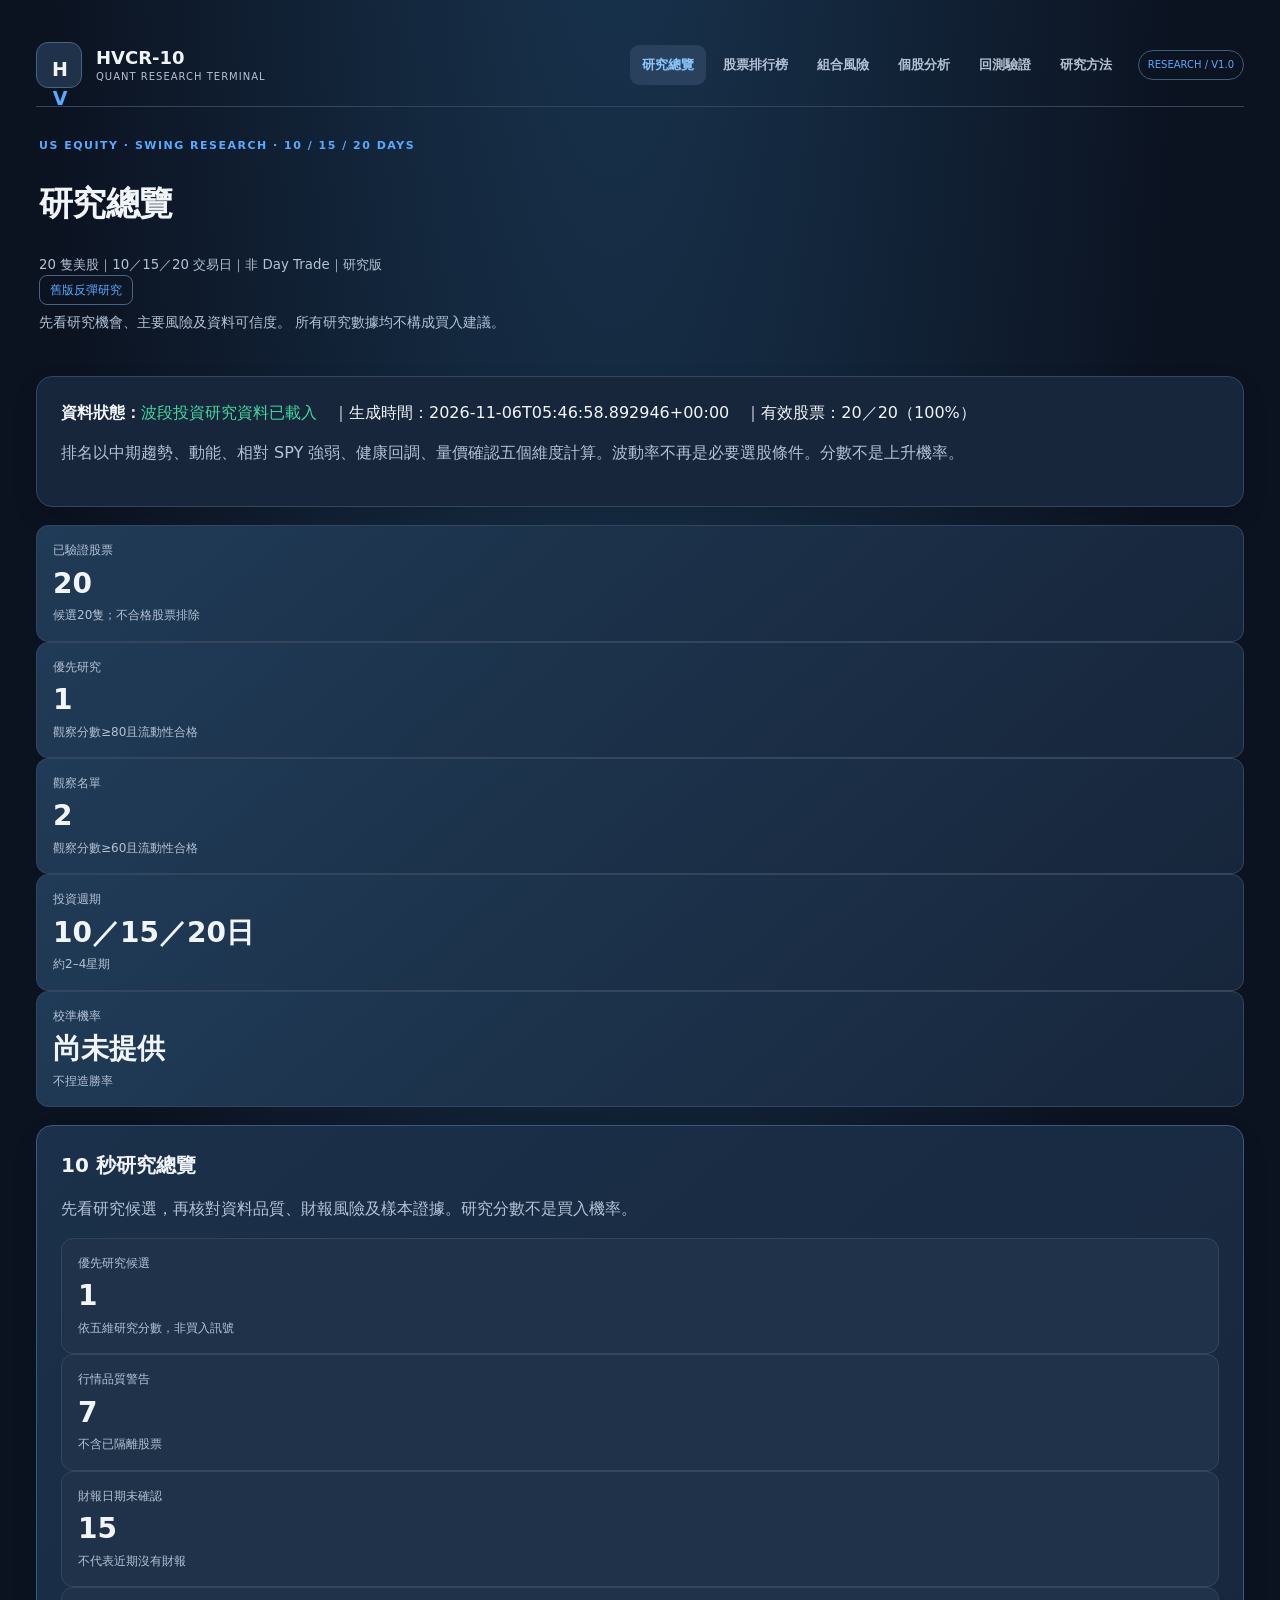
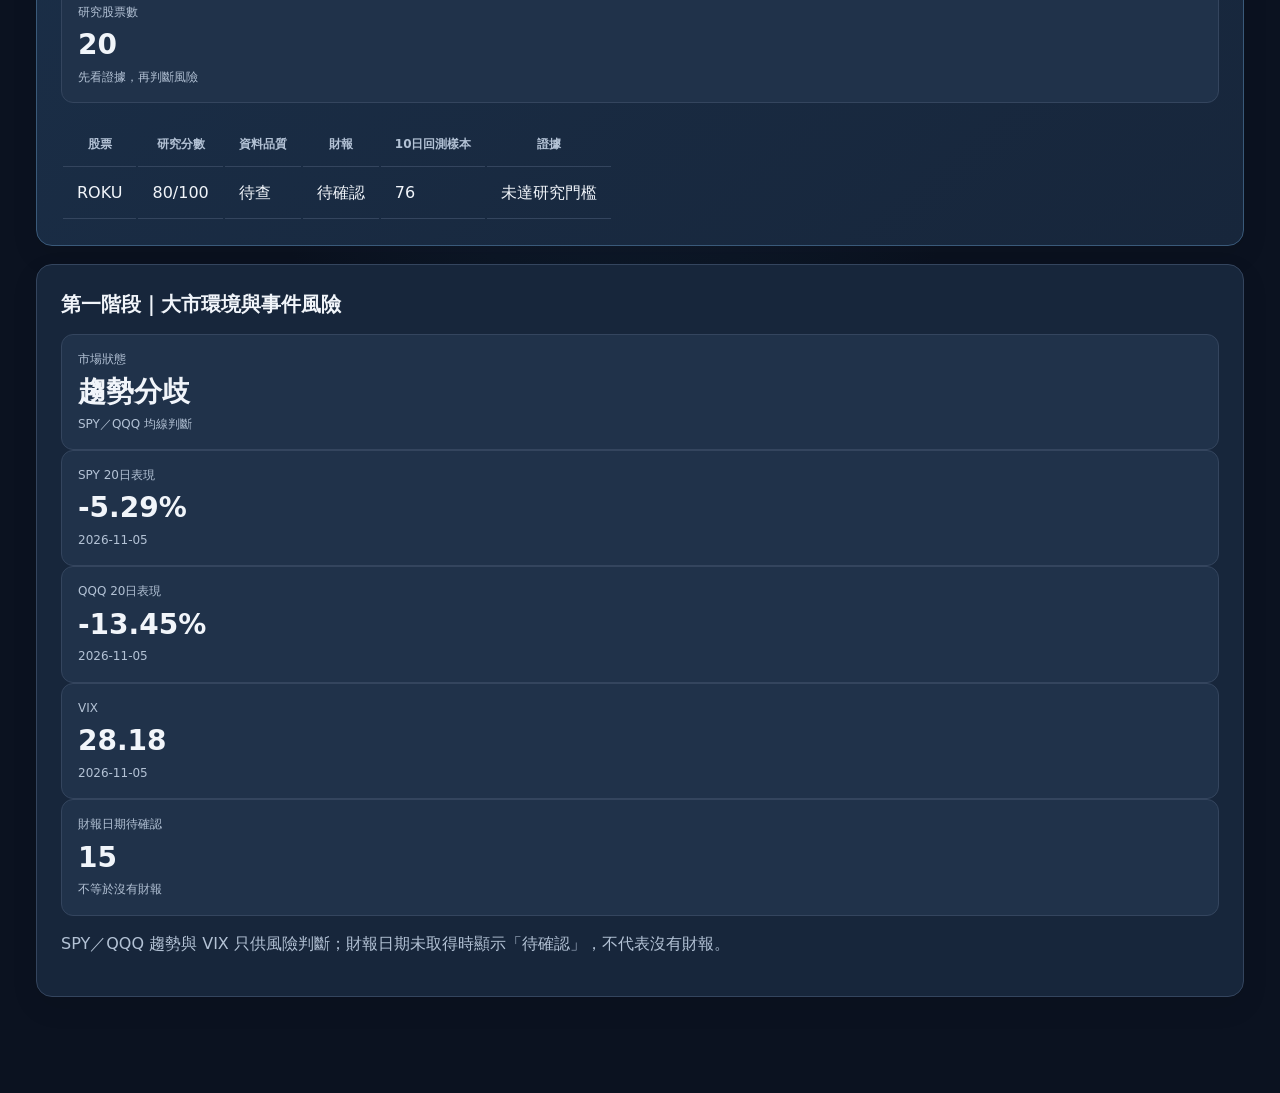
==== commit dc07b734: "Route legacy landing page to new six-page research workspace" ====
--- a/site/index.html
+++ b/site/index.html
@@ -1,45 +1 @@
-<!doctype html>
-<html lang="zh-Hant"><head><meta charset="utf-8"><meta name="viewport" content="width=device-width,initial-scale=1">
-<title>HVCR-10 v3｜反彈機率研究</title>
-<style>
-body{margin:0;background:#0b1220;color:#edf2ff;font:16px system-ui,-apple-system,sans-serif}main{max-width:1200px;margin:auto;padding:24px 16px}h1{margin:0}h2{margin-top:0}.muted{color:#a7b9d4}.panel{background:#142034;border:1px solid #2c3a50;border-radius:14px;padding:20px;margin:18px 0}.metrics{display:grid;grid-template-columns:repeat(auto-fit,minmax(160px,1fr));gap:12px}.metric{background:#1d3049;padding:15px;border-radius:10px}.metric strong{display:block;font-size:24px;margin-top:6px}.scroll{overflow:auto}table{border-collapse:collapse;width:100%;min-width:760px}td,th{padding:12px;text-align:left;border-bottom:1px solid #2c3a50}th{color:#a8b8d0;font-size:13px}select,button{background:#263e5a;color:white;border:1px solid #4b6280;border-radius:8px;padding:10px}.yes{color:#6ee7b7}.warn{color:#fbbf24}.small{font-size:13px}a{color:#93c5fd}
-.chips{display:flex;flex-wrap:wrap;gap:8px;margin:12px 0}.chip{display:inline-block;border-radius:20px;padding:7px 10px;font-size:13px;background:#243751;border:1px solid #3b506d}.chip.ok{border-color:#236e57;color:#8af2c3;background:#143b35}.chip.no{color:#b5c1d3}.hero{display:grid;grid-template-columns:repeat(auto-fit,minmax(190px,1fr));gap:12px;margin:14px 0}.hero>div{background:#1d3049;padding:16px;border-radius:12px}.hero strong{display:block;font-size:26px;margin-top:8px}</style><link rel="stylesheet" href="./quant-theme.css"></head><body><main><div style='background:#173d55;padding:12px;border-radius:10px;margin-bottom:14px'><a href='./swing.html' style='color:#9ce8ff;font-weight:700'>新版主系統：2–4星期波段投資排行榜（20隻股票） →</a></div>
-<header><h1>HVCR-10 v3｜反彈機率研究</h1><p><a href="./v4.html" style="font-weight:bold">查看全新 Quant Terminal v4 研究介面 →</a></p><p class="muted">六項技術指標 · 歷史事件機率 · 時間樣本外測試</p></header>
-<section class="panel"><div id="status">正在讀取報告…</div><p class="muted">主要目標：10 個交易日內先觸及 +8%，且未先觸及 −5% 停損。歷史頻率不是未來保證。</p></section>
-<section class="metrics" id="metrics"></section>
-<section class="panel"><h2>股票反彈觀察排行榜</h2><div class="scroll"><table><thead><tr><th>股票</th><th>收盤價</th><th>符合指標</th><th>綜合分數</th><th>符合條件一覽</th><th>訊號</th><th>10日樣本外成功率</th><th>95% 信賴區間</th><th>樣本外筆數</th><th>基準成功率</th><th>股價日期</th></tr></thead><tbody id="rows"></tbody></table></div></section>
-<section class="panel"><h2>個股詳細機率與風險</h2><label for="ticker">選擇股票：</label> <select id="ticker"></select><div id="detail"></div></section>
-<section class="panel"><h2>新增六項觀察指標（不影響交易訊號）</h2><p class="muted">這些指標僅供觀察，不計入原本 4/6 的反彈條件，也未經獨立增益驗證。</p><div id="extra"></div></section><section class="panel"><h2>方法及限制</h2><p id="method"></p><p class="muted">歷史事件以訊號收盤後的下一交易日開盤作為入場基準；計算觸價次序，同日高低點同時觸及目標和停損時保守判定停損。交易事件間至少20個交易日。70%歷史資料作訓練、30%作時間樣本外測試。信賴區間為 Wilson 二項區間，未修正市場制度變化及模型選擇偏差。基準組為符合基本流動性與波動率門檻的非重疊交易日，與訊號組非配對比較。</p><p class="warn">觸價成功率不等於可實現交易淨勝率；15 bps 單邊成本僅為假設，尚未計入個別成交滑價、停牌、退市及盤中成交順序不確定性。15隻預選股票存在選股與存活者偏差，非投資建議。</p></section>
-<footer class="muted small">Yahoo Finance / yfinance · GitHub Actions 每日嘗試更新 · Cloudflare Pages 免費託管</footer>
-</main><script>
-const esc=x=>String(x??'—').replace(/[&<>"']/g,c=>({'&':'&amp;','<':'&lt;','>':'&gt;','"':'&quot;',"'":'&#39;'}[c]));
-const pct=x=>x==null?'樣本不足':esc(x)+'%';
-const ci=x=>x&&x[0]!=null?esc(x[0])+'%–'+esc(x[1])+'%':'—';
-fetch('./data/report.json',{cache:'no-store'}).then(r=>{if(!r.ok)throw Error('報告尚未產生');return r.json()}).then(d=>{
-if(d.model_version!=='HVCR-10 rebound v3'){
- const oldRows=d.rows||[];
- document.getElementById('status').innerHTML='<span class="warn">目前仍是 '+esc(d.model_version||'未知版本')+' 報告；新版反彈機率尚未產生。以下先顯示舊版股票資料，並非新版預測。</span>｜更新 UTC：'+esc(d.updated_utc);
- document.getElementById('metrics').innerHTML=[['舊版股票資料',oldRows.length],['新版機率','待更新'],['資料失敗',Object.keys(d.errors||{}).length]].map(x=>'<div class="metric"><span class="muted">'+esc(x[0])+'</span><strong>'+esc(x[1])+'</strong></div>').join('');
- document.getElementById('rows').innerHTML=oldRows.map(r=>'<tr><td><b>'+esc(r.ticker)+'</b></td><td>'+esc(r.close)+'</td><td>—</td><td>—</td><td>'+esc(r.signal||'舊版')+'</td><td>待新版回測</td><td>—</td><td>—</td><td>—</td><td>'+esc(r.last_price_date)+'</td></tr>').join('');
- document.getElementById('ticker').innerHTML='<option>等待新版資料</option>';
- document.getElementById('detail').textContent='目前只有舊版報告，尚無 12 項指標及個股機率資料。請到 GitHub Actions 執行 HVCR-10 Daily Update，完成後重新整理。';
- document.getElementById('extra').textContent='等待新版報告。';
- document.getElementById('method').textContent=d.method||'';
- return;
-}
-const rows=d.rows||[],active=rows.filter(r=>r.signal==='反彈觀察');const dates=rows.map(r=>r.last_price_date).filter(Boolean).sort();const latest=dates.at(-1);const daysOld=latest?Math.floor((Date.now()-new Date(latest+'T23:59:59Z').getTime())/86400000):null;
-document.getElementById('status').textContent='模型：'+d.model_version+' ('+(d.model_revision||'')+')｜更新 UTC：'+d.updated_utc+'｜最新股價：'+(latest||'未知')+'｜成功分析：'+rows.length+' 隻'+(daysOld!=null&&daysOld>3?'｜⚠ 股價可能過期，請檢查 GitHub Actions':'');
-document.getElementById('metrics').innerHTML=[['觀察股票',rows.length],['反彈觀察',active.length],['主目標','10日 +8%'],['資料失敗',Object.keys(d.errors||{}).length]].map(x=>'<div class="metric"><span class="muted">'+esc(x[0])+'</span><strong>'+esc(x[1])+'</strong></div>').join('');
-const get=(r,k)=>r.backtest?.horizons?.[String(k)]||{};
-document.getElementById('rows').innerHTML=rows.map(r=>{let t=get(r,10),s=t.test||{},b=t.baseline_test||{};return '<tr><td><b>'+esc(r.ticker)+'</b></td><td>'+esc(r.close)+'</td><td>'+esc(r.matched)+'/6</td><td>'+esc(r.composite_score_12==null?'資料不足':r.composite_score_12+'/100')+'</td><td>'+Object.entries({...r.conditions,...Object.fromEntries(Object.entries(r.extra_indicators||{}).map(([k,v])=>[k,v.observed]))}).filter(([k,v])=>v).map(([k])=>'<span class="chip ok">✓ '+esc(k)+'</span>').join('')+'</td><td class="'+(r.signal==='反彈觀察'?'yes':'')+'">'+esc(r.signal)+'</td><td>'+pct(r.probability)+'</td><td>'+ci(s.ci95_pct)+'</td><td>'+esc(s.n)+'</td><td>'+pct(b.prob_pct)+'</td><td>'+esc(r.last_price_date)+'</td></tr>'}).join('');
-const sel=document.getElementById('ticker');sel.innerHTML=rows.map(r=>'<option value="'+esc(r.ticker)+'">'+esc(r.ticker)+'</option>').join('');
-function show(){const r=rows.find(x=>x.ticker===sel.value);if(!r)return;const bt=r.backtest||{},conds=r.conditions||{};let html='<p>資料：'+esc(r.data_start_date)+' 至 '+esc(r.last_price_date)+'｜訓練結束：'+esc(bt.train_end)+'｜測試開始：'+esc(bt.test_start)+'</p><p>符合指標：<strong>'+esc(r.matched)+'/6</strong>｜基本條件：'+(r.eligible?'通過':'未通過')+'｜'+esc(r.probability_note)+'</p><p>'+Object.entries(conds).map(([k,v])=>'<span class="'+(v?'yes':'muted')+'">'+(v?'✓ ':'✕ ')+esc(k)+'</span>').join('　')+'</p>';
-html+='<div class="scroll"><table><thead><tr><th>期限</th><th>訓練成功率 (n)</th><th>樣本外成功率 (n)</th><th>樣本外 95% CI</th><th>基準成功率 (n)</th><th>先停損比例</th></tr></thead><tbody>';
-for(const days of [5,10,20]){const x=get(r,days),tr=x.train||{},te=x.test||{},ba=x.baseline_test||{};html+='<tr><td>'+days+'日</td><td>'+pct(tr.prob_pct)+' ('+esc(tr.n)+')</td><td>'+pct(te.prob_pct)+' ('+esc(te.n)+')</td><td>'+ci(te.ci95_pct)+'</td><td>'+pct(ba.prob_pct)+' ('+esc(ba.n)+')</td><td>'+pct(te.stop_first_pct)+'</td></tr>'}html+='</tbody></table></div>';
-html+='<p class="muted small">事件總數：'+esc(bt.signal_events)+'｜基準事件：'+esc(bt.baseline_events)+'。下表按 4/6、5/6、6/6 分組，樣本稀少時不可視為可靠預測。</p><div class="scroll"><table><thead><tr><th>10日指標組合</th><th>樣本外成功率</th><th>事件數</th><th>95% CI</th></tr></thead><tbody>';
-for(const k of [4,5,6]){const x=get(r,10).test_by_score?.[String(k)]||{};html+='<tr><td>'+k+'/6</td><td>'+pct(x.n>=30?x.prob_pct:null)+'</td><td>'+esc(x.n)+'</td><td>'+ci(x.ci95_pct)+'</td></tr>'}html+='</tbody></table></div><p class="muted small">'+esc(bt.method_note)+'</p>';
-const extra=r.extra_indicators||{};const flags=[...Object.entries(conds),...Object.entries(extra).map(([k,v])=>[k,v.observed])];const chips=arr=>arr.map(([k])=>'<span class="chip '+(Object.prototype.hasOwnProperty.call(conds,k)?'':'')+'">'+esc(k)+'</span>').join('');const yes=flags.filter(x=>x[1]);const no=flags.filter(x=>!x[1]);const p=r.probability;const ten=get(r,10).test||{};const base=get(r,10).baseline_test||{};const hero='<div class="hero"><div>綜合觀察分數<strong>'+esc(r.composite_score_12==null?'資料不足':r.composite_score_12+'/100')+'</strong></div><div>10日歷史反彈頻率<strong>'+pct(p)+'</strong></div><div>樣本外事件數<strong>'+esc(ten.n)+'</strong></div><div>基準反彈頻率<strong>'+pct(base.prob_pct)+'</strong></div></div><p class="muted small">綜合分數為12項等權描述，不等於反彈機率；歷史頻率僅來自原有6項條件事件，並非依12項分數校準。</p><h3>✓ 符合條件（'+yes.length+'/12）</h3><div class="chips">'+(yes.length?yes.map(([k])=>'<span class="chip ok">✓ '+esc(k)+'</span>').join(''):'沒有')+'</div><h3>✕ 未符合條件</h3><div class="chips">'+(no.length?no.map(([k])=>'<span class="chip no">✕ '+esc(k)+'</span>').join(''):'全部符合')+'</div>';document.getElementById('detail').innerHTML=hero+html;document.getElementById('extra').innerHTML='<div class="scroll"><table><thead><tr><th>指標</th><th>最新數值</th><th>觀察狀態</th><th>說明</th></tr></thead><tbody>'+Object.entries(extra).map(([k,x])=>'<tr><td>'+esc(k)+'</td><td>'+esc(x.value)+'</td><td class="'+(x.observed?'yes':'muted')+'">'+(x.value==null?'資料不足':x.observed?'符合觀察':'未符合')+'</td><td>'+esc(x.unit)+'</td></tr>').join('')+'</tbody></table></div>'}
-sel.onchange=show;if(rows.length)show();
-document.getElementById('method').textContent=d.method||'';
-}).catch(e=>document.getElementById('status').innerHTML='<span class="warn">'+esc(e.message)+'</span>');
-</script></body></html>+<!doctype html><html lang="zh-Hant"><head><meta charset="utf-8"><meta name="viewport" content="width=device-width,initial-scale=1"><meta http-equiv="refresh" content="0;url=./overview.html"><title>HVCR-10｜研究總覽</title><link rel="canonical" href="./overview.html"></head><body><p>新版 HVCR-10 研究工作台：<a href="./overview.html">進入研究總覽</a></p><script>location.replace("./overview.html"+location.search+location.hash)</script></body></html>
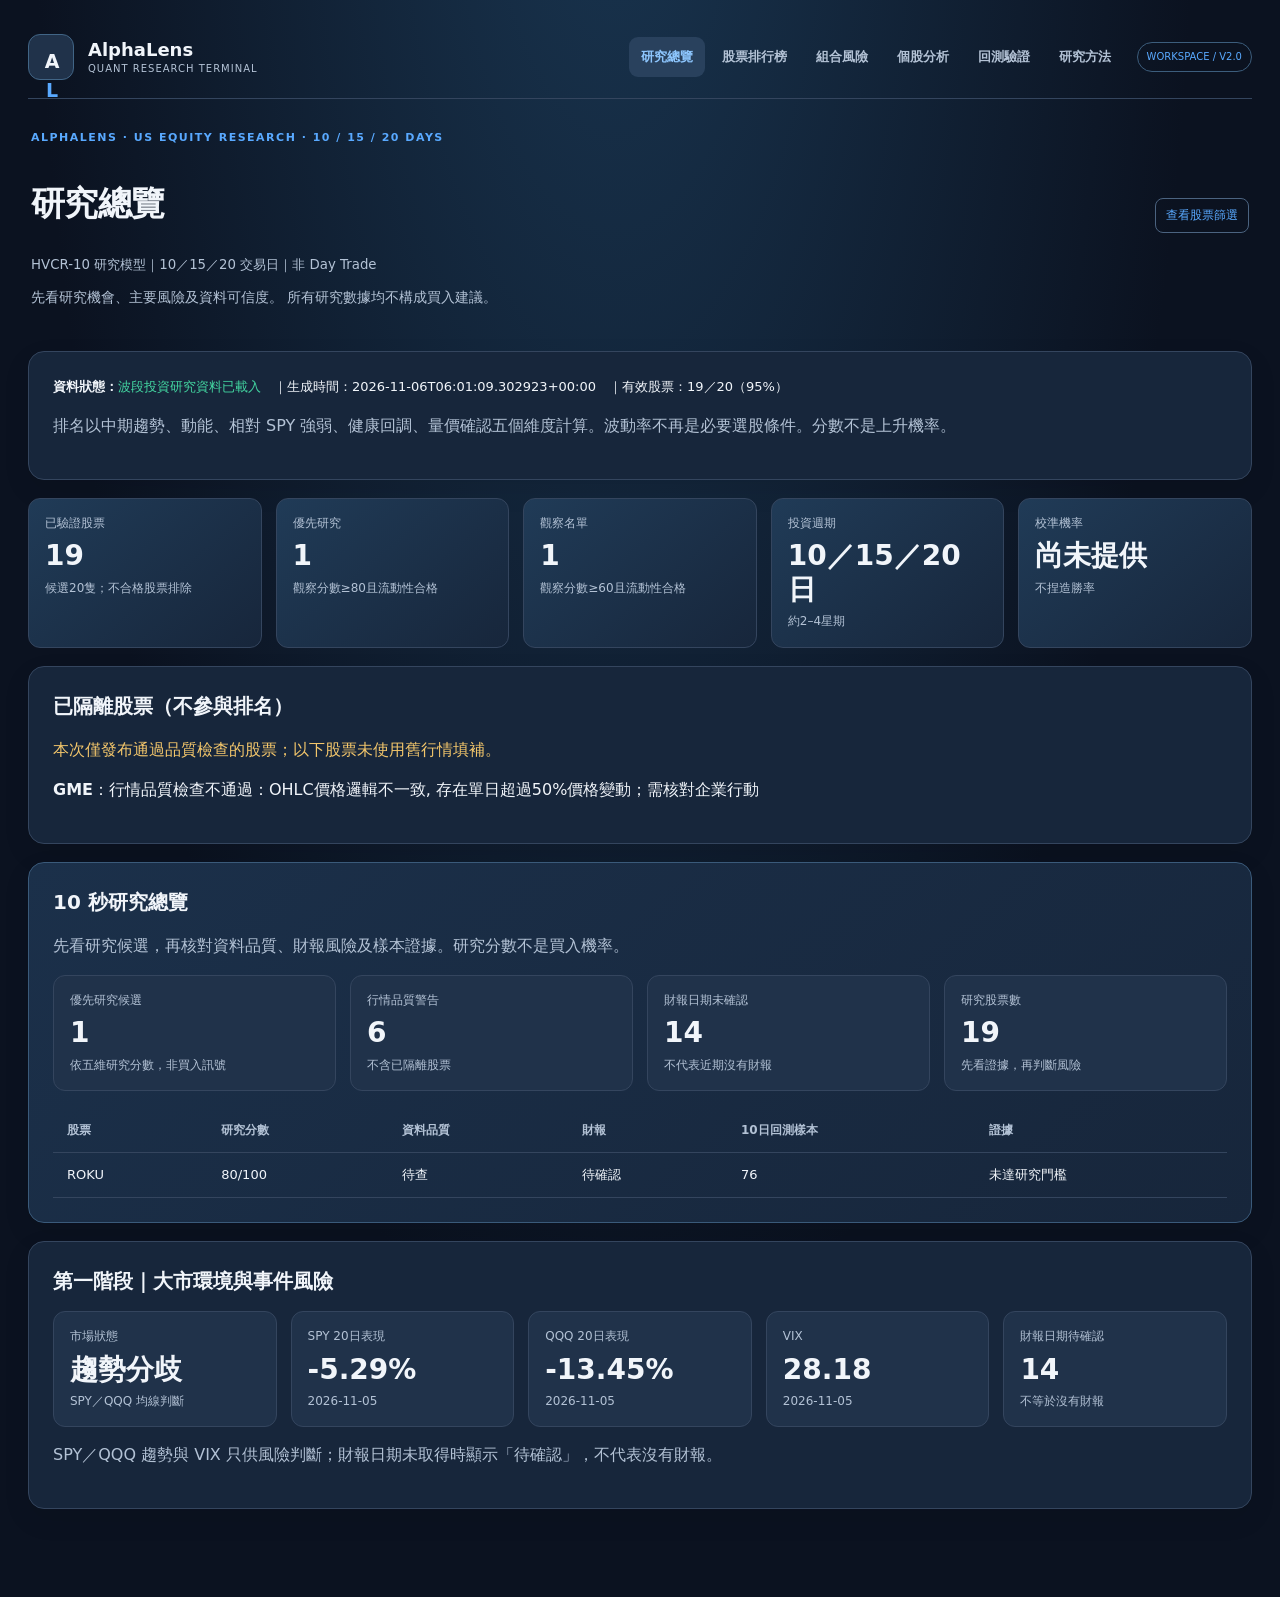
==== commit 8723f8be: "Update legacy entrypoint title to AlphaLens" ====
--- a/site/index.html
+++ b/site/index.html
@@ -1 +1 @@
-<!doctype html><html lang="zh-Hant"><head><meta charset="utf-8"><meta name="viewport" content="width=device-width,initial-scale=1"><meta http-equiv="refresh" content="0;url=./overview.html"><title>HVCR-10｜研究總覽</title><link rel="canonical" href="./overview.html"></head><body><p>新版 HVCR-10 研究工作台：<a href="./overview.html">進入研究總覽</a></p><script>location.replace("./overview.html"+location.search+location.hash)</script></body></html>+<!doctype html><html lang="zh-Hant"><head><meta charset="utf-8"><meta name="viewport" content="width=device-width,initial-scale=1"><meta http-equiv="refresh" content="0;url=./overview.html"><title>AlphaLens｜研究總覽</title><link rel="canonical" href="./overview.html"></head><body><p>AlphaLens 量化研究工作台：<a href="./overview.html">進入研究總覽</a></p><script>location.replace("./overview.html"+location.search+location.hash)</script></body></html>
